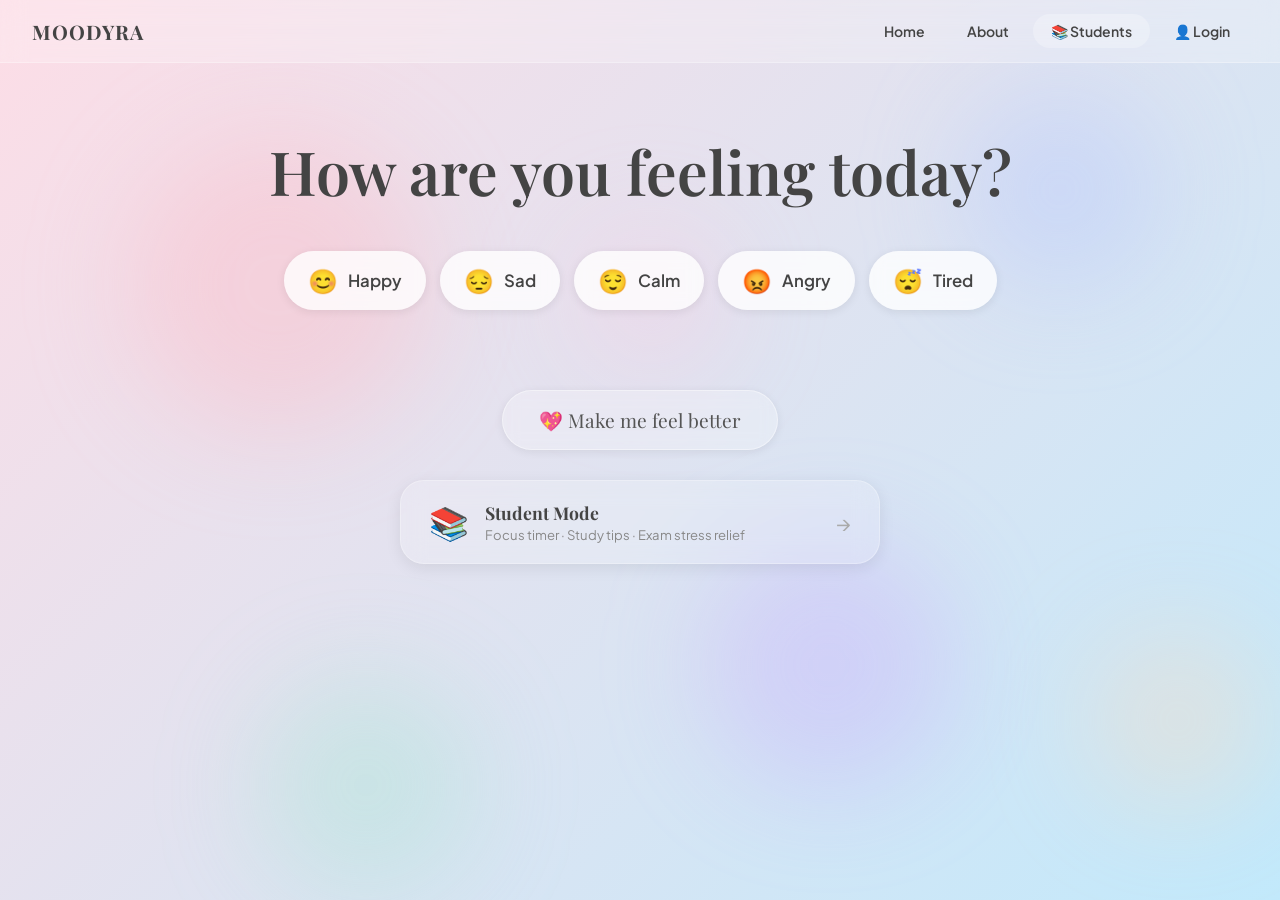
==== index.html @ da66942c "Add files via upload" ====
<!DOCTYPE html>
<html lang="en">
<head>
  <meta charset="UTF-8" />
  <meta name="viewport" content="width=device-width, initial-scale=1.0" />
  <title>Moodyra — Feel Your Mood</title>
  <link rel="stylesheet" href="style.css" />
</head>

<body>

<!-- ============================================================
     NAVIGATION BAR — fixed at the top of every page
     ============================================================ -->
<nav>
  <div class="nav-logo" onclick="showPage('home')">
    <img src="logo.png" alt="Moodyra logo" onerror="this.style.display='none'" />
    <span>MOODYRA</span>
  </div>
  <div class="nav-links">
    <button onclick="showPage('home')">Home</button>
    <button onclick="showPage('about')">About</button>
    <button class="btn-student" onclick="showPage('student')">📚 Students</button>

    <!-- Login button — hidden when user is logged in -->
    <button id="nav-login-btn" class="nav-login-btn" onclick="openAuthModal()">👤 Login</button>

    <!-- User avatar + dropdown — hidden when logged out -->
    <div id="nav-user-wrap" class="nav-user-wrap" style="display:none;">
      <button class="nav-user-btn" onclick="toggleUserMenu()">
        <span id="nav-user-initial" class="nav-user-initial">U</span>
        <span id="nav-user-name"    class="nav-user-name">User</span>
      </button>
      <!-- Dropdown with name, username, logout -->
      <div id="user-dropdown" class="user-dropdown" style="display:none;">
        <div id="dd-name"     class="dd-name"></div>
        <div id="dd-username" class="dd-username"></div>
        <button class="dd-logout" onclick="authLogout()">🚪 Log Out</button>
      </div>
    </div>
  </div>
</nav>

<!-- ============================================================
     AUTH MODAL — Login / Sign Up
     Clicking the dark overlay closes the modal.
     ============================================================ -->
<div id="auth-overlay" class="auth-overlay" style="display:none;" onclick="closeAuthModal()">
  <div class="auth-modal" onclick="event.stopPropagation()">

    <!-- Close button -->
    <button class="auth-close" onclick="closeAuthModal()">✕</button>

    <!-- Icon + title change between login and signup modes -->
    <div id="auth-icon"     class="auth-icon">👋</div>
    <h2  id="auth-title"    class="auth-modal-title">Welcome back!</h2>
    <p   id="auth-subtitle" class="auth-modal-sub">Log in to track your mood journey</p>

    <!-- Name field — only visible in signup mode -->
    <div id="auth-name-wrap" style="display:none;">
      <input id="auth-name" type="text" class="auth-input"
             placeholder="Your name (e.g. Sara)" />
    </div>

    <input id="auth-username" type="text"     class="auth-input" placeholder="Username"                      autocomplete="username" />
    <input id="auth-password" type="password" class="auth-input" placeholder="Password (min. 6 characters)" autocomplete="current-password" />

    <!-- Error message — shown when login/signup fails -->
    <p id="auth-error" class="auth-error" style="display:none;"></p>

    <!-- Submit button -->
    <button class="timer-btn auth-submit-btn" onclick="handleAuthSubmit()">
      <span id="auth-submit-text">Log In 🚀</span>
    </button>

    <!-- Switch between Login ↔ Sign Up -->
    <p class="auth-switch-row">
      <span id="auth-switch-label">Don't have an account?</span>
      <button id="auth-switch-btn" class="auth-switch-btn" onclick="switchAuthMode()">Sign up</button>
    </p>

  </div>
</div>


<!-- ============================================================
     HOME PAGE
     ============================================================ -->
<div id="page-home" class="page bg-home">
  <div class="orbs-container">
    <div class="orb orb-1"></div>
    <div class="orb orb-2"></div>
    <div class="orb orb-3"></div>
    <div class="orb orb-4"></div>
    <div class="orb orb-5"></div>
    <div class="orb orb-6"></div>
  </div>

  <div class="page-content">
    <div class="home-hero">
      <h1>How are you feeling today?</h1>
      <div class="mood-pills">
        <button class="mood-pill" onclick="openMood('happy')"><span class="mood-icon">😊</span> Happy</button>
        <button class="mood-pill" onclick="openMood('sad')"><span class="mood-icon">😔</span> Sad</button>
        <button class="mood-pill" onclick="openMood('calm')"><span class="mood-icon">😌</span> Calm</button>
        <button class="mood-pill" onclick="openMood('angry')"><span class="mood-icon">😡</span> Angry</button>
        <button class="mood-pill" onclick="openMood('tired')"><span class="mood-icon">😴</span> Tired</button>
      </div>
    </div>

    <!-- Mood history — filled by JavaScript, hidden until user visits a mood -->
    <div id="history-widget" class="history-widget glass" style="display:none;"></div>

    <button class="comfort-btn-main" onclick="toggleComfort()">💖 Make me feel better</button>
    <div id="comfort-panel" class="comfort-panel">
      <div class="comfort-panel-inner glass">
        <p>Choose something to feel better:</p>
        <div class="comfort-grid">
          <div class="comfort-item">✨ You are stronger than you think</div>
          <div class="comfort-item">🎧 Listen to your favorite song</div>
          <div class="comfort-item">🌿 Take a deep breath</div>
          <div class="comfort-item">🍫 Eat something you love</div>
          <div class="comfort-item">📞 Talk to someone you trust</div>
          <div class="comfort-item">💖 This feeling will pass</div>
        </div>
      </div>
    </div>

    <div class="student-card glass" onclick="showPage('student')">
      <span class="s-icon">📚</span>
      <div class="s-text">
        <div class="s-title">Student Mode</div>
        <div class="s-sub">Focus timer · Study tips · Exam stress relief</div>
      </div>
      <span class="s-arrow">→</span>
    </div>
  </div>
</div>


<!-- ============================================================
     HAPPY MOOD PAGE
     ============================================================ -->
<div id="page-happy" class="page bg-happy">
  <div class="page-content">
    <div class="mood-header">
      <h1 style="background:linear-gradient(to right,#ff758c,#ff7eb3);-webkit-background-clip:text;-webkit-text-fill-color:transparent;background-clip:text;">Keep shining ✨</h1>
      <p class="subtitle" style="color:#d35400;">Do something you love today 💛</p>
      <button class="back-btn" style="background:rgba(255,255,255,0.5);color:#555;border-color:rgba(255,255,255,0.6);" onclick="showPage('home')">⬅ Back</button>
    </div>
    <div class="two-col mb-24">
      <div class="glass card">
        <h3 class="quotes-title" style="color:#e67e22;"></h3>
        <ul class="quotes-list"></ul>
      </div>
      <div class="glass card">
        <h3 class="journal-title" style="color:#e67e22;"></h3>
        <textarea class="journal-area light"></textarea>
        <div class="save-row">
          <button class="save-btn" style="background:linear-gradient(to right,#ff758c,#ff7eb3);color:#fff;"></button>
          <span class="saved-msg" style="color:#e67e22;"></span>
        </div>
        <div class="saved-entries"></div>
      </div>
    </div>
    <div class="two-col mb-24">
      <div class="memories-section glass card" style="display:none;">
        <h3 class="memories-title" style="color:#e67e22;"></h3>
        <div class="saved-entries"></div>
      </div>
      <div class="glass card">
        <h3 class="tips-title" style="color:#e67e22;"></h3>
        <ul class="tips-list"></ul>
      </div>
    </div>
    <div class="glass music-section mb-24">
      <h3 style="color:#e67e22;">🎵 Music for your mood</h3>
      <div class="music-grid"></div>
    </div>
  </div>
</div>


<!-- ============================================================
     SAD MOOD PAGE
     ============================================================ -->
<div id="page-sad" class="page bg-sad">
  <div class="page-content">
    <div class="mood-header">
      <h1>It's okay to feel sad 💙</h1>
      <p class="subtitle">You don't have to be strong all the time 🫂</p>
      <button class="back-btn" onclick="showPage('home')">⬅ Back</button>
    </div>
    <div class="two-col mb-24">
      <div class="glass-dark card"><h3 class="quotes-title" style="color:#bde0fe;"></h3><ul class="quotes-list"></ul></div>
      <div class="glass-dark card">
        <h3 class="journal-title" style="color:#bde0fe;"></h3>
        <textarea class="journal-area"></textarea>
        <div class="save-row"><button class="save-btn" style="background:#3b82f6;color:#fff;"></button><span class="saved-msg" style="color:#bde0fe;"></span></div>
        <div class="saved-entries"></div>
      </div>
    </div>
    <div class="two-col mb-24">
      <div class="memories-section glass-dark card" style="display:none;"><h3 class="memories-title" style="color:#bde0fe;"></h3><div class="saved-entries"></div></div>
      <div class="glass-dark card"><h3 class="tips-title" style="color:#bde0fe;"></h3><ul class="tips-list"></ul></div>
    </div>
    <div class="glass-dark music-section mb-24"><h3>🎵 Music for your mood</h3><div class="music-grid"></div></div>
  </div>
</div>


<!-- ============================================================
     CALM MOOD PAGE
     ============================================================ -->
<div id="page-calm" class="page bg-calm">
  <div class="page-content">
    <div class="mood-header">
      <h1>Relax &amp; Breathe 🌿</h1>
      <p class="subtitle">Take a moment for yourself 💙</p>
      <button class="back-btn" onclick="showPage('home')">⬅ Back</button>
    </div>
    <div class="two-col mb-24">
      <div class="glass-dark card"><h3 class="quotes-title" style="color:#e0f7fa;"></h3><ul class="quotes-list"></ul></div>
      <div class="glass-dark card">
        <h3 class="journal-title" style="color:#e0f7fa;"></h3>
        <textarea class="journal-area"></textarea>
        <div class="save-row"><button class="save-btn" style="background:#1d3557;color:#fff;"></button><span class="saved-msg" style="color:#e0f7fa;"></span></div>
        <div class="saved-entries"></div>
      </div>
    </div>
    <div class="two-col mb-24">
      <div class="memories-section glass-dark card" style="display:none;"><h3 class="memories-title" style="color:#e0f7fa;"></h3><div class="saved-entries"></div></div>
      <div class="glass-dark card"><h3 class="tips-title" style="color:#e0f7fa;"></h3><ul class="tips-list"></ul></div>
    </div>
    <div class="glass-dark music-section mb-24"><h3>🎵 Music for your mood</h3><div class="music-grid"></div></div>
  </div>
</div>


<!-- ============================================================
     ANGRY MOOD PAGE
     ============================================================ -->
<div id="page-angry" class="page bg-angry">
  <div class="page-content">
    <div class="mood-header">
      <h1>Let it out 😤</h1>
      <p class="subtitle">Your feelings are valid ❤️‍🔥</p>
      <button class="back-btn" onclick="showPage('home')">⬅ Back</button>
    </div>
    <div class="two-col mb-24">
      <div class="glass-dark card"><h3 class="quotes-title" style="color:#fca5a5;"></h3><ul class="quotes-list"></ul></div>
      <div class="glass-dark card">
        <h3 class="journal-title" style="color:#fca5a5;"></h3>
        <textarea class="journal-area"></textarea>
        <div class="save-row"><button class="save-btn" style="background:#ef4444;color:#fff;"></button><span class="saved-msg" style="color:#fca5a5;"></span></div>
        <div class="saved-entries"></div>
      </div>
    </div>
    <div class="two-col mb-24">
      <div class="memories-section glass-dark card" style="display:none;"><h3 class="memories-title" style="color:#fca5a5;"></h3><div class="saved-entries"></div></div>
      <div class="glass-dark card"><h3 class="tips-title" style="color:#fca5a5;"></h3><ul class="tips-list"></ul></div>
    </div>
    <div class="glass-dark music-section mb-24"><h3>🎵 Music for your mood</h3><div class="music-grid"></div></div>
  </div>
</div>


<!-- ============================================================
     TIRED MOOD PAGE
     ============================================================ -->
<div id="page-tired" class="page bg-tired">
  <div class="page-content">
    <div class="mood-header">
      <h1>Rest a little 😴</h1>
      <p class="subtitle">You've done enough for today 💙</p>
      <button class="back-btn" onclick="showPage('home')">⬅ Back</button>
    </div>
    <div class="two-col mb-24">
      <div class="glass-dark card"><h3 class="quotes-title" style="color:#e2e8f0;"></h3><ul class="quotes-list"></ul></div>
      <div class="glass-dark card">
        <h3 class="journal-title" style="color:#e2e8f0;"></h3>
        <textarea class="journal-area"></textarea>
        <div class="save-row"><button class="save-btn" style="background:#34495e;color:#fff;"></button><span class="saved-msg" style="color:#e2e8f0;"></span></div>
        <div class="saved-entries"></div>
      </div>
    </div>
    <div class="two-col mb-24">
      <div class="memories-section glass-dark card" style="display:none;"><h3 class="memories-title" style="color:#e2e8f0;"></h3><div class="saved-entries"></div></div>
      <div class="glass-dark card"><h3 class="tips-title" style="color:#e2e8f0;"></h3><ul class="tips-list"></ul></div>
    </div>
    <div class="glass-dark music-section mb-24"><h3>🎵 Music for your mood</h3><div class="music-grid"></div></div>
  </div>
</div>


<!-- ============================================================
     STUDENT PAGE
     ============================================================ -->
<div id="page-student" class="page bg-student">
  <div class="page-content">

    <div class="student-header">
      <h1>Student Mode 📚</h1>
      <p>Your study companion — tools and tips to study smarter 🎓</p>
      <br/>
      <button class="back-btn" onclick="showPage('home')">⬅ Back to Home</button>
    </div>

    <!-- ── STUDY TIPS BY MOOD ──────────────────────────── -->
    <div class="glass-dark card mb-24">
      <h3 class="section-title">📖 Study Tips Based on Your Mood</h3>
      <p style="text-align:center;color:rgba(255,255,255,0.6);font-size:0.85rem;margin-bottom:16px;">
        How are you feeling right now? Pick your mood for personalized study advice.
      </p>
      <div class="mood-selector">
        <button class="mood-sel-btn" data-mood="happy" onclick="selectStudyMood('happy')">😊 Happy</button>
        <button class="mood-sel-btn" data-mood="sad"   onclick="selectStudyMood('sad')">😔 Sad</button>
        <button class="mood-sel-btn" data-mood="calm"  onclick="selectStudyMood('calm')">😌 Calm</button>
        <button class="mood-sel-btn" data-mood="angry" onclick="selectStudyMood('angry')">😡 Angry</button>
        <button class="mood-sel-btn" data-mood="tired" onclick="selectStudyMood('tired')">😴 Tired</button>
      </div>
      <div id="study-tips-result" class="tips-result"></div>
    </div>

    <!-- ── FOCUS TIMER (full width) ───────────────────── -->
    <!--
      This is the upgraded Focus Timer — it replaces the old Pomodoro.
      It has 5 phases:
        idle       → user picks 25 or 45 min, clicks Start
        focusing   → timer counts down
        focus-done → session ended: motivational message + save achievement
        breaking   → break countdown (5 or 10 min)
        break-done → break over: "Break finished. Ready to focus again?"
    -->
    <div class="glass-dark card mb-24 focus-timer-wrap" id="focus-timer-card">

      <!-- Confetti particles are injected here by JavaScript -->
      <div id="focus-confetti" class="focus-confetti"></div>

      <h3 class="section-title">🎯 Focus Timer</h3>

      <!-- DURATION PICKER — shown only when idle -->
      <div id="focus-duration-row" class="focus-btn-row">
        <button onclick="setFocusDuration(25)" id="fd-25" class="duration-btn active">⏱ 25 min</button>
        <button onclick="setFocusDuration(45)" id="fd-45" class="duration-btn">⏳ 45 min</button>
      </div>

      <!-- BREAK BANNER — shown only during break -->
      <div id="break-banner" class="break-banner" style="display:none;">
        ☕ Break Time — <span id="break-duration-label">5</span> minutes
      </div>

      <!-- TIMER DISPLAY — the big countdown number -->
      <div id="focus-display" class="focus-timer-display">25:00</div>
      <p id="focus-sublabel" class="timer-sublabel">25-minute session</p>

      <!-- CONTROL BUTTONS — change depending on current phase -->
      <div class="timer-btns">
        <button id="focus-main-btn"  class="timer-btn"           onclick="focusMainAction()">▶ Start Focus</button>
        <button id="focus-reset-btn" class="timer-btn secondary" onclick="resetFocusTimer()" style="display:none;">↺ Reset</button>
      </div>

      <!-- SESSION COUNTER — shows 🌟 for each completed session -->
      <div id="focus-sessions" class="sessions-row"></div>

      <!-- POST-FOCUS PANEL — appears after session ends -->
      <div id="focus-done-panel" style="display:none;">

        <!-- Motivational message (randomly picked from 9 messages) -->
        <div id="focus-message-box" class="focus-message-box"></div>

        <!-- Achievement input -->
        <div class="achievement-section">
          <h4>✍️ What did you achieve?</h4>
          <p class="achievement-hint">Write anything — even small wins count! 🌱</p>
          <textarea id="achievement-input" class="focus-textarea" rows="3"
            placeholder="e.g. Finished chapter 3, solved 10 math problems..."></textarea>

          <!-- Save button + confirmation message -->
          <div class="achievement-save-row">
            <button class="timer-btn" onclick="saveAchievement()">💾 Save Achievement</button>
            <span id="saved-flash" style="display:none;color:#86efac;font-weight:600;font-size:0.88rem;">✅ Saved! Starting break…</span>
          </div>

          <!-- Break duration picker -->
          <div class="break-pick-row">
            <span class="break-pick-label">Break length:</span>
            <button onclick="setBreakDuration(5)"  id="bd-5"  class="break-pick-btn active">☕ 5 min</button>
            <button onclick="setBreakDuration(10)" id="bd-10" class="break-pick-btn">🛋️ 10 min</button>
          </div>

          <!-- Skip saving and go straight to break -->
          <button onclick="startBreakTimer()" class="skip-link">Skip → start break now</button>
        </div>
      </div>

      <!-- BREAK-DONE PANEL — appears after break ends -->
      <div id="break-done-panel" style="display:none;" class="break-done-panel">
        <div style="font-size:2.5rem;margin-bottom:8px;">🌟</div>
        <p class="break-done-title">Break finished. Ready to focus again?</p>
        <p class="break-done-sub">You've rested — now let's keep the momentum going!</p>
        <button class="timer-btn" onclick="startNewSession()">🎯 Start New Session</button>
      </div>

      <!-- ACHIEVEMENTS LIST — persists in localStorage -->
      <div id="achievements-section" style="display:none;" class="achievements-section">
        <div class="achievements-header">
          <span id="achievements-title">🏅 Your Achievements</span>
          <button onclick="clearAchievements()" class="clear-achievements-btn">Clear all</button>
        </div>
        <div id="achievements-list" class="achievements-list"></div>
      </div>

    </div><!-- end focus-timer-card -->

    <!-- ── BREATHING EXERCISE ──────────────────────────── -->
    <div class="glass-dark card mb-24">
      <div class="breath-wrap">
        <h3 class="section-title" style="margin-bottom:4px;">🫁 Breathing Exercise</h3>
        <p style="color:rgba(255,255,255,0.6);font-size:0.8rem;text-align:center;">
          4-7-8 breathing technique to reduce exam anxiety
        </p>
        <div id="breath-circle" class="breath-circle">🌬️</div>
        <p id="breath-label"       class="breath-label">Press Start</p>
        <p id="breath-instruction" class="breath-instruction">4-7-8 breathing to reduce anxiety</p>
        <p id="breath-count"       class="breath-count"></p>
        <button id="breath-btn" class="timer-btn" onclick="toggleBreathing()">▶ Start Breathing</button>
      </div>
    </div>

    <!-- ── EXAM STRESS RELIEF TIPS ─────────────────────── -->
    <h2 class="section-title mb-20">💡 Exam Stress Relief Tips</h2>
    <div class="exam-grid mb-24">
      <div class="exam-card"><div class="e-icon">📖</div><h4>Review, don't re-read</h4><p>Close your book and try to recall key points first. Only look when you're stuck.</p></div>
      <div class="exam-card"><div class="e-icon">🧩</div><h4>Practice past papers</h4><p>Past exam questions are the best predictor of what's coming. Time yourself.</p></div>
      <div class="exam-card"><div class="e-icon">🗣️</div><h4>Teach it out loud</h4><p>Explain the topic as if teaching a friend. If you can teach it, you know it.</p></div>
      <div class="exam-card"><div class="e-icon">💤</div><h4>Sleep before the exam</h4><p>Memory consolidates during sleep. A rested brain outperforms an all-nighter.</p></div>
      <div class="exam-card"><div class="e-icon">🥤</div><h4>Stay hydrated</h4><p>Dehydration reduces focus by up to 20%. Keep a water bottle at your desk.</p></div>
      <div class="exam-card"><div class="e-icon">✅</div><h4>Done is better than perfect</h4><p>Attempt every question. A partial answer is always better than a blank.</p></div>
    </div>

    <!-- ── MOTIVATIONAL AFFIRMATIONS ──────────────────── -->
    <div class="glass-dark card mb-24">
      <h3 class="section-title">🌟 You've Got This</h3>
      <div class="affirmations-grid">
        <div class="affirmation">I am prepared and capable 💪</div>
        <div class="affirmation">Every study session counts ✅</div>
        <div class="affirmation">Mistakes help me learn faster 🧠</div>
        <div class="affirmation">I deserve rest and success 🌙</div>
        <div class="affirmation">One step at a time is enough 🚶</div>
        <div class="affirmation">My effort will pay off 🌱</div>
      </div>
    </div>

    <!-- ── CHATGPT SHORTCUTS ───────────────────────────── -->
    <div class="glass-dark card mb-24 text-center">
      <h3 class="section-title">🤖 Ask ChatGPT</h3>
      <p style="color:rgba(255,255,255,0.65);font-size:0.88rem;margin-bottom:18px;">
        عندك سؤال؟ تبي تلخص موضوع؟ افتح ChatGPT مباشرة
      </p>
      <div class="chatgpt-grid">
        <a class="chatgpt-card" href="https://chat.openai.com/?q=%D8%A7%D8%B4%D8%B1%D8%AD%20%D9%84%D9%8A%20%D9%87%D8%B0%D8%A7%20%D8%A7%D9%84%D9%85%D9%88%D8%B6%D9%88%D8%B9%20%D8%A8%D8%B4%D9%83%D9%84%20%D8%A8%D8%B3%D9%8A%D8%B7%3A%20" target="_blank"><span class="cg-emoji">💡</span><span>اشرح لي هذا الموضوع</span></a>
        <a class="chatgpt-card" href="https://chat.openai.com/?q=%D9%84%D8%AE%D8%B5%20%D9%87%D8%B0%D8%A7%20%D8%A7%D9%84%D9%86%D8%B5%20%D8%A8%D9%86%D9%82%D8%A7%D8%B7%20%D9%88%D8%A7%D8%B6%D8%AD%D8%A9%3A%20" target="_blank"><span class="cg-emoji">📝</span><span>لخص هذا النص</span></a>
        <a class="chatgpt-card" href="https://chat.openai.com/?q=%D8%A7%D8%B9%D8%B7%D9%86%D9%8A%205%20%D8%A3%D8%B3%D8%A6%D9%84%D8%A9%20%D9%85%D8%B1%D8%A7%D8%AC%D8%B9%D8%A9%20%D8%B9%D9%86%20%D9%85%D9%88%D8%B6%D9%88%D8%B9%3A%20" target="_blank"><span class="cg-emoji">❓</span><span>اعطني أسئلة مراجعة</span></a>
      </div>
      <a class="open-chatgpt" href="https://chat.openai.com" target="_blank">🤖 فتح ChatGPT ↗</a>
    </div>

  </div>
</div>


<!-- ============================================================
     ABOUT PAGE
     ============================================================ -->
<div id="page-about" class="page bg-home">
  <div class="orbs-container">
    <div class="orb orb-1"></div>
    <div class="orb orb-2"></div>
    <div class="orb orb-3"></div>
  </div>
  <div class="page-content">
    <div class="about-wrap">
      <h1>About Moodyra 🌈</h1>
      <p class="about-subtitle">A mood-based wellness website for students</p>
      <div class="about-cards">
        <div class="glass about-card"><div class="ac-icon">🎯</div><h3>Our Goal</h3><p>Help students recognize and manage their emotions through personalized content, music, and study tools.</p></div>
        <div class="glass about-card"><div class="ac-icon">🌈</div><h3>5 Moods</h3><p>Each mood — Happy, Sad, Calm, Angry, Tired — has its own page with matching colors, quotes, and music.</p></div>
        <div class="glass about-card"><div class="ac-icon">📚</div><h3>Student Tools</h3><p>Focus timer, breathing exercises, study tips by mood, and quick access to ChatGPT for study help.</p></div>
        <div class="glass about-card"><div class="ac-icon">🔒</div><h3>Privacy First</h3><p>Everything is saved in your browser only. No account needed, no data sent to any server.</p></div>
      </div>

      <!-- Team section -->
      <div class="about-team">
        <h2 class="about-team-title">👩‍💻 Meet the Team</h2>
        <p class="about-team-sub">Made with ❤️ for a university wellness project</p>
        <div class="about-team-members">
          <div class="team-member">
            <div class="team-avatar">N</div>
            <p class="team-name">Noran Hussien</p>
          </div>
          <div class="team-member">
            <div class="team-avatar">F</div>
            <p class="team-name">Fatima Essa</p>
          </div>
        </div>
      </div>

      <button class="back-btn" style="margin-top:30px;" onclick="showPage('home')">⬅ Back to Home</button>
    </div>
  </div>
</div>


<script src="script.js"></script>
</body>
</html>
---- style.css ----
/* ============================================================
   MOODYRA — style.css
   This file controls EVERYTHING visual:
   colors, fonts, sizes, spacing, layout, and animations.

   TABLE OF CONTENTS
   ─────────────────
   1.  Google Fonts import
   2.  Reset & base styles
   3.  Page system (show / hide)
   4.  Background gradients (one per mood)
   5.  Glass card effect
   6.  Floating background orbs (animated blobs)
   7.  Navigation bar
   8.  Content wrapper
   9.  Home page
   10. Mood pages layout (quotes, journal, music)
   11. Music cards
   12. Student page
   13. About page
   14. Helper spacing utilities
   ============================================================ */


/* ── 1. GOOGLE FONTS ──────────────────────────────────────── */
/*
   We load two fonts from Google:
   • Playfair Display — elegant serif, used for headings
   • Plus Jakarta Sans — clean modern, used for body text
*/
@import url('https://fonts.googleapis.com/css2?family=Playfair+Display:wght@400;700;900&family=Plus+Jakarta+Sans:wght@400;500;600;700&display=swap');


/* ── 2. RESET & BASE STYLES ──────────────────────────────── */
/*
   Browsers add default margin and padding to elements.
   We remove all of that so our design looks the same everywhere.
*/
* {
  margin: 0;
  padding: 0;
  box-sizing: border-box; /* padding is included inside element width */
}

/* Apply the body font and prevent horizontal scrolling */
body {
  font-family: 'Plus Jakarta Sans', sans-serif;
  min-height: 100vh;
  overflow-x: hidden;
}

/* All heading tags use the serif (decorative) font */
h1, h2, h3, h4 {
  font-family: 'Playfair Display', serif;
}


/* ── 3. PAGE SYSTEM ──────────────────────────────────────── */
/*
   All pages are hidden by default using display:none.
   When JavaScript adds the class "active" to a page,
   it becomes visible. Only one page is active at a time.
*/
.page {
  display: none;           /* hidden by default */
  min-height: 100vh;       /* at least full screen height */
  padding: 90px 20px 60px; /* 90px top = space below the fixed navbar */
  transition: background 0.8s ease;
}

/* The active page is shown */
.page.active {
  display: block;
}


/* ── 4. BACKGROUND GRADIENTS ─────────────────────────────── */

/* Home & About pages — slow animated pastel gradient */
.bg-home {
  background: linear-gradient(-45deg, #fddde6, #e0c3fc, #c2e9fb, #fddde6);
  background-size: 300% 300%;
  animation: gradientShift 12s ease infinite;
}

/* The gradient slowly moves its colors (creates a living effect) */
@keyframes gradientShift {
  0%   { background-position: 0% 50%; }
  50%  { background-position: 100% 50%; }
  100% { background-position: 0% 50%; }
}

/* Fixed gradients for each mood page */
.bg-happy   { background: linear-gradient(135deg, #ffecd2 0%, #fcb69f 100%); }
.bg-sad     { background: linear-gradient(to bottom, #1e3c72 0%, #2a5298 100%); }
.bg-calm    { background: linear-gradient(to bottom, #a8dadc 0%, #457b9d 100%); }
.bg-angry   { background: linear-gradient(to bottom, #2b0000 0%, #8b0000 100%); }
.bg-tired   { background: linear-gradient(to bottom, #2c3e50 0%, #4ca1af 100%); }
.bg-student { background: linear-gradient(135deg, #1a1a2e 0%, #16213e 50%, #0f3460 100%); }


/* ── 5. GLASS CARD EFFECT ────────────────────────────────── */
/*
   The "frosted glass" look is created by:
   • A semi-transparent white background (rgba)
   • backdrop-filter: blur — blurs whatever is behind the card
   • A faint white border for the glass edge
*/

/* Light glass — used on light backgrounds (home, about, happy) */
.glass {
  background: rgba(255, 255, 255, 0.18);
  backdrop-filter: blur(12px);
  -webkit-backdrop-filter: blur(12px); /* Safari support */
  border: 1px solid rgba(255, 255, 255, 0.28);
  border-radius: 24px;
}

/* Dark glass — used on dark backgrounds (sad, calm, angry, tired, student) */
.glass-dark {
  background: rgba(255, 255, 255, 0.10);
  backdrop-filter: blur(12px);
  -webkit-backdrop-filter: blur(12px);
  border: 1px solid rgba(255, 255, 255, 0.15);
  border-radius: 24px;
}


/* ── 6. FLOATING ORBS ────────────────────────────────────── */
/*
   The colored blobs that float around in the background.
   They use position:fixed so they stay in place while scrolling.
   pointer-events:none means they don't block any clicks.
*/
.orbs-container {
  position: fixed;
  inset: 0; /* shorthand for top:0, right:0, bottom:0, left:0 */
  overflow: hidden;
  z-index: 0;           /* behind all content */
  pointer-events: none; /* clicks pass through */
}

/* Every orb is a blurred circle */
.orb {
  position: absolute;
  border-radius: 50%;
  filter: blur(50px);
  animation: orbFloat linear infinite;
}

/* The floating animation — moves the orb gently in different directions */
@keyframes orbFloat {
  0%   { transform: translate(0, 0) scale(1); }
  25%  { transform: translate(30px, -25px) scale(1.08); }
  50%  { transform: translate(-20px, 20px) scale(0.94); }
  75%  { transform: translate(15px, -10px) scale(1.04); }
  100% { transform: translate(0, 0) scale(1); }
}

/* Individual orb: size, position, color, speed */
.orb-1 { width:300px; height:300px; left:10%; top:15%; background:rgba(255,182,193,0.35); animation-duration:18s; }
.orb-2 { width:200px; height:200px; left:75%; top:10%; background:rgba(176,196,255,0.35); animation-duration:22s; animation-delay:3s; }
.orb-3 { width:250px; height:250px; left:55%; top:60%; background:rgba(200,162,255,0.30); animation-duration:20s; animation-delay:6s; }
.orb-4 { width:180px; height:180px; left:85%; top:70%; background:rgba(255,218,185,0.35); animation-duration:25s; animation-delay:2s; }
.orb-5 { width:220px; height:220px; left:20%; top:75%; background:rgba(152,230,200,0.28); animation-duration:19s; animation-delay:8s; }
.orb-6 { width:150px; height:150px; left:45%; top:25%; background:rgba(255,200,220,0.30); animation-duration:16s; animation-delay:4s; }


/* ── 7. NAVIGATION BAR ───────────────────────────────────── */
nav {
  position: fixed;     /* always at the top even when scrolling */
  top: 0;
  left: 0;
  right: 0;
  z-index: 999;        /* on top of everything */
  background: rgba(255, 255, 255, 0.22);
  backdrop-filter: blur(12px);
  -webkit-backdrop-filter: blur(12px);
  border-bottom: 1px solid rgba(255, 255, 255, 0.3);
  padding: 14px 32px;
  display: flex;
  justify-content: space-between; /* logo left, links right */
  align-items: center;
}

/* Logo area: image + "MOODYRA" text */
.nav-logo {
  display: flex;
  align-items: center;
  gap: 10px;
  cursor: pointer;
}

.nav-logo img {
  height: 40px;
  width: auto;
}

.nav-logo span {
  font-family: 'Playfair Display', serif;
  font-size: 20px;
  font-weight: 700;
  color: #444;
  letter-spacing: 1px;
}

/* Right-side navigation links container */
.nav-links {
  display: flex;
  gap: 6px;
  align-items: center;
}

/* Each nav button (Home, About) */
.nav-links button {
  padding: 8px 18px;
  border: none;
  border-radius: 50px;
  background: transparent;
  font-family: 'Plus Jakarta Sans', sans-serif;
  font-size: 14px;
  font-weight: 600;
  color: #444;
  cursor: pointer;
  transition: background 0.2s;
}

.nav-links button:hover {
  background: rgba(255, 255, 255, 0.45);
}

/* The Students button has a slight background to stand out */
.nav-links .btn-student {
  background: rgba(255, 255, 255, 0.25);
  display: flex;
  align-items: center;
  gap: 5px;
}

.nav-links .btn-student:hover {
  background: rgba(255, 255, 255, 0.5);
}

/* ── AUTH NAV ELEMENTS ───────────────────────────────────── */

/* 👤 Login button in the nav */
.nav-login-btn {
  padding: 8px 18px;
  border: none;
  border-radius: 50px;
  background: rgba(255,255,255,0.25);
  font-family: 'Plus Jakarta Sans', sans-serif;
  font-size: 14px;
  font-weight: 600;
  color: #444;
  cursor: pointer;
  transition: background 0.2s;
  display: flex;
  align-items: center;
  gap: 5px;
}

.nav-login-btn:hover { background: rgba(255,255,255,0.5); }

/* Wrapper for the user avatar button + dropdown */
.nav-user-wrap { position: relative; }

/* The user avatar button (shows initial + name) */
.nav-user-btn {
  display: flex;
  align-items: center;
  gap: 8px;
  padding: 6px 14px 6px 6px;
  border: none;
  border-radius: 50px;
  background: rgba(255,255,255,0.25);
  cursor: pointer;
  transition: background 0.2s;
  font-family: 'Plus Jakarta Sans', sans-serif;
  font-size: 14px;
  font-weight: 600;
  color: #444;
}

.nav-user-btn:hover { background: rgba(255,255,255,0.45); }

/* Coloured circle showing the first letter of the user's name */
.nav-user-initial {
  width: 30px;
  height: 30px;
  border-radius: 50%;
  background: linear-gradient(135deg, #f472b6, #a855f7);
  color: #fff;
  font-size: 13px;
  font-weight: 700;
  display: flex;
  align-items: center;
  justify-content: center;
}

/* Dropdown card */
.user-dropdown {
  position: absolute;
  top: 46px;
  right: 0;
  min-width: 170px;
  border-radius: 18px;
  overflow: hidden;
  box-shadow: 0 8px 32px rgba(0,0,0,0.25);
  background: rgba(20,20,40,0.95);
  border: 1px solid rgba(255,255,255,0.12);
  z-index: 300;
}

.dd-name {
  padding: 12px 16px 2px;
  color: #fff;
  font-weight: 700;
  font-size: 0.88rem;
}

.dd-username {
  padding: 0 16px 10px;
  color: rgba(255,255,255,0.45);
  font-size: 0.78rem;
  border-bottom: 1px solid rgba(255,255,255,0.1);
}

.dd-logout {
  display: block;
  width: 100%;
  padding: 12px 16px;
  background: none;
  border: none;
  text-align: left;
  color: #fca5a5;
  font-family: 'Plus Jakarta Sans', sans-serif;
  font-weight: 600;
  font-size: 0.85rem;
  cursor: pointer;
  transition: background 0.2s;
}

.dd-logout:hover { background: rgba(239,68,68,0.15); }

/* ── AUTH MODAL ──────────────────────────────────────────── */

/* Dark blurred overlay behind the modal */
.auth-overlay {
  position: fixed;
  inset: 0;
  z-index: 200;
  background: rgba(0,0,0,0.55);
  backdrop-filter: blur(6px);
  display: flex;
  align-items: center;
  justify-content: center;
  padding: 20px;
}

/* The modal card itself */
.auth-modal {
  position: relative;
  width: 100%;
  max-width: 420px;
  border-radius: 28px;
  padding: 36px 32px 28px;
  background: linear-gradient(135deg, #1a1a2e 0%, #16213e 80%);
  border: 1px solid rgba(255,255,255,0.14);
  box-shadow: 0 24px 60px rgba(0,0,0,0.4);
  display: flex;
  flex-direction: column;
  gap: 14px;
  box-sizing: border-box;
}

/* ✕ close button */
.auth-close {
  position: absolute;
  top: 14px;
  right: 18px;
  background: none;
  border: none;
  color: rgba(255,255,255,0.4);
  font-size: 1.2rem;
  cursor: pointer;
  transition: color 0.2s;
}

.auth-close:hover { color: rgba(255,255,255,0.8); }

/* Big emoji at the top */
.auth-icon {
  text-align: center;
  font-size: 2.8rem;
}

/* Modal heading */
.auth-modal-title {
  font-family: 'Playfair Display', serif;
  font-size: 1.6rem;
  font-weight: 700;
  color: #fff;
  text-align: center;
  margin: 0;
}

/* Subtitle below heading */
.auth-modal-sub {
  color: rgba(255,255,255,0.55);
  font-size: 0.85rem;
  text-align: center;
  margin: -6px 0 0;
}

/* All text inputs in the modal */
.auth-input {
  width: 100%;
  padding: 13px 16px;
  border-radius: 18px;
  background: rgba(255,255,255,0.12);
  border: 1px solid rgba(255,255,255,0.18);
  color: #fff;
  font-family: 'Plus Jakarta Sans', sans-serif;
  font-size: 0.9rem;
  font-weight: 500;
  box-sizing: border-box;
  transition: border-color 0.2s;
}

.auth-input::placeholder { color: rgba(255,255,255,0.38); }
.auth-input:focus { outline: none; border-color: rgba(255,255,255,0.5); }

/* Red error message */
.auth-error {
  background: rgba(239,68,68,0.18);
  color: #fca5a5;
  border-radius: 14px;
  padding: 10px 14px;
  font-size: 0.83rem;
  text-align: center;
  margin: 0;
}

/* Submit button — reuses .timer-btn but stretched full-width */
.auth-submit-btn {
  width: 100%;
  padding: 14px;
  font-size: 1rem;
  border-radius: 18px;
  margin-top: 2px;
}

/* "Don't have an account? Sign up" row */
.auth-switch-row {
  text-align: center;
  color: rgba(255,255,255,0.5);
  font-size: 0.85rem;
  margin: 0;
}

/* The "Sign up" / "Log in" link button */
.auth-switch-btn {
  background: none;
  border: none;
  color: #fff;
  font-weight: 700;
  font-size: 0.85rem;
  cursor: pointer;
  font-family: 'Plus Jakarta Sans', sans-serif;
  text-decoration: underline;
  padding: 0;
  margin-left: 4px;
}


/* ── 8. CONTENT WRAPPER ──────────────────────────────────── */
/*
   Centers content and puts it above the orbs (z-index: 10)
*/
.page-content {
  max-width: 900px;
  margin: 0 auto;    /* center horizontally */
  position: relative;
  z-index: 10;       /* above the orbs (z-index: 0) */
}

.center { text-align: center; }


/* ── 9. HOME PAGE ────────────────────────────────────────── */

/* Hero area (the "How are you feeling?" heading + mood buttons) */
.home-hero {
  text-align: center;
  padding: 40px 0 20px;
}

.home-hero h1 {
  font-size: clamp(2rem, 5vw, 3.8rem); /* responsive: smaller on phones */
  color: #444;
  margin-bottom: 40px;
  font-weight: 600;
}

/* The row of five mood buttons */
.mood-pills {
  display: flex;
  flex-wrap: wrap;
  justify-content: center;
  gap: 14px;
  margin-bottom: 60px;
}

/* Each mood pill button */
.mood-pill {
  display: flex;
  align-items: center;
  gap: 10px;
  padding: 14px 24px;
  background: rgba(255, 255, 255, 0.80);
  backdrop-filter: blur(8px);
  border: none;
  border-radius: 50px;
  font-family: 'Plus Jakarta Sans', sans-serif;
  font-size: 1.05rem;
  font-weight: 600;
  color: #444;
  cursor: pointer;
  box-shadow: 0 2px 10px rgba(0,0,0,0.08);
  transition: transform 0.2s, box-shadow 0.2s;
}

.mood-pill:hover {
  transform: scale(1.05);
  box-shadow: 0 8px 24px rgba(0,0,0,0.14);
}

/* The emoji inside each mood pill */
.mood-pill .mood-icon { font-size: 1.5rem; }

/* "Make me feel better" button */
.comfort-btn-main {
  display: block;
  margin: 0 auto 20px;
  padding: 16px 36px;
  background: rgba(255,255,255,0.25);
  backdrop-filter: blur(8px);
  border: 1px solid rgba(255,255,255,0.4);
  border-radius: 50px;
  font-family: 'Playfair Display', serif;
  font-size: 1.2rem;
  color: #555;
  cursor: pointer;
  transition: background 0.2s, transform 0.2s;
  box-shadow: 0 2px 10px rgba(0,0,0,0.07);
}

.comfort-btn-main:hover {
  background: rgba(255,255,255,0.45);
  transform: scale(1.02);
}

/* The comfort panel: hidden by default, shown when button is clicked */
.comfort-panel {
  display: none;
  margin: 16px auto;
  max-width: 640px;
}

/* JavaScript adds class "open" to show the panel */
.comfort-panel.open { display: block; }

.comfort-panel-inner { padding: 28px; }

.comfort-panel p {
  text-align: center;
  color: #666;
  font-size: 1rem;
  margin-bottom: 18px;
}

/* 2-column grid for the comfort tips */
.comfort-grid {
  display: grid;
  grid-template-columns: 1fr 1fr;
  gap: 12px;
}

.comfort-item {
  padding: 14px 18px;
  background: rgba(255,255,255,0.45);
  border-radius: 16px;
  text-align: center;
  font-weight: 600;
  color: #555;
  font-size: 0.95rem;
  transition: background 0.2s;
}

.comfort-item:hover { background: rgba(255,255,255,0.70); }

/* Student Mode card at the bottom of the home page */
.student-card {
  max-width: 480px;
  margin: 30px auto 0;
  padding: 20px 28px;
  display: flex;
  align-items: center;
  gap: 16px;
  cursor: pointer;
  transition: background 0.2s, transform 0.2s;
  box-shadow: 0 4px 16px rgba(0,0,0,0.08);
}

.student-card:hover {
  background: rgba(255,255,255,0.50);
  transform: scale(1.02);
}

.student-card .s-icon { font-size: 2rem; }

.student-card .s-text .s-title {
  font-family: 'Playfair Display', serif;
  font-size: 1.1rem;
  font-weight: 700;
  color: #444;
}

.student-card .s-text .s-sub {
  font-size: 0.82rem;
  color: #888;
  margin-top: 2px;
}

/* Arrow on the right side of the card */
.student-card .s-arrow {
  margin-left: auto;
  color: #aaa;
  font-size: 1.3rem;
}

/* Mood History Widget (appears when user has visited moods before) */
.history-widget {
  max-width: 640px;
  margin: 0 auto 30px;
  padding: 24px 28px;
}

.history-header {
  display: flex;
  justify-content: space-between;
  align-items: center;
  margin-bottom: 14px;
}

.history-header h3 { font-size: 1.1rem; color: #444; }

.history-clear {
  font-size: 0.78rem;
  color: #aaa;
  background: none;
  border: none;
  cursor: pointer;
  padding: 4px 10px;
  border-radius: 20px;
  font-family: 'Plus Jakarta Sans', sans-serif;
}

.history-clear:hover { color: #e74c3c; background: rgba(231,76,60,0.06); }

/* The "most common mood" badge at the top of the history widget */
.history-top {
  display: flex;
  align-items: center;
  gap: 12px;
  background: rgba(255,255,255,0.55);
  padding: 12px 16px;
  border-radius: 16px;
  margin-bottom: 14px;
}

.history-top .top-emoji  { font-size: 1.6rem; }
.history-top .top-label  { font-size: 0.72rem; color: #888; font-weight: 600; }
.history-top .top-name   { font-weight: 700; color: #333; font-size: 0.95rem; }
.history-top .trophy     { margin-left: auto; font-size: 1.4rem; }

/* Row of recent mood visit bubbles */
.history-bubbles {
  display: flex;
  flex-wrap: wrap;
  gap: 8px;
  margin-bottom: 10px;
}

.history-bubble {
  display: flex;
  align-items: center;
  gap: 5px;
  padding: 6px 14px;
  border-radius: 50px;
  font-size: 0.82rem;
  font-weight: 600;
}

.history-bubble .b-time { color: #999; font-weight: 400; font-size: 0.75rem; }

.history-note { text-align: center; font-size: 0.72rem; color: #bbb; }


/* ── 10. MOOD PAGE LAYOUT ─────────────────────────────────── */

/* Header for each mood page (title + subtitle + back button) */
.mood-header { text-align: center; margin-bottom: 30px; }

.mood-header h1 {
  font-size: clamp(2rem, 5vw, 3.5rem);
  color: #fff;
  margin-bottom: 10px;
}

.mood-header .subtitle {
  font-size: 1.1rem;
  color: rgba(255,255,255,0.80);
  margin-bottom: 20px;
}

/* Back button used on all mood pages */
.back-btn {
  display: inline-block;
  padding: 9px 22px;
  background: rgba(255,255,255,0.18);
  border: 1px solid rgba(255,255,255,0.28);
  border-radius: 50px;
  color: #fff;
  font-family: 'Plus Jakarta Sans', sans-serif;
  font-size: 0.9rem;
  font-weight: 500;
  cursor: pointer;
  transition: background 0.2s;
  text-decoration: none;
}

.back-btn:hover { background: rgba(255,255,255,0.30); }

/* Two-column grid layout for the cards */
.two-col {
  display: grid;
  grid-template-columns: 1fr 1fr;
  gap: 22px;
  margin-bottom: 22px;
}

/* On small screens, stack cards vertically */
@media (max-width: 640px) {
  .two-col        { grid-template-columns: 1fr; }
  .comfort-grid   { grid-template-columns: 1fr; }
  .music-grid     { grid-template-columns: 1fr 1fr; }
}

/* Card: used inside .glass or .glass-dark */
.card { padding: 28px; }

.card h3 {
  font-size: 1.25rem;
  margin-bottom: 16px;
}

/* Lists inside cards (quotes, tips) */
.card ul {
  list-style: none;
  display: flex;
  flex-direction: column;
  gap: 10px;
}

.card ul li {
  padding: 11px 15px;
  border-radius: 14px;
  font-size: 0.95rem;
  line-height: 1.5;
}

/* Journal textarea where users write their thoughts */
.journal-area {
  width: 100%;
  min-height: 120px;
  padding: 14px;
  border-radius: 16px;
  border: 1px solid rgba(255,255,255,0.25);
  background: rgba(255,255,255,0.12);
  font-family: 'Plus Jakarta Sans', sans-serif;
  font-size: 0.95rem;
  color: #fff;
  resize: none;     /* prevent manual resize */
  outline: none;
  margin-bottom: 14px;
  transition: border-color 0.2s;
}

.journal-area::placeholder { color: rgba(255,255,255,0.45); }
.journal-area:focus         { border-color: rgba(255,255,255,0.5); }

/* Happy page uses a lighter textarea (white background) */
.journal-area.light {
  background: rgba(255,255,255,0.50);
  color: #555;
  border: 1px solid rgba(255,255,255,0.4);
}

.journal-area.light::placeholder { color: rgba(0,0,0,0.3); }

/* Save button */
.save-btn {
  padding: 12px 30px;
  border: none;
  border-radius: 50px;
  font-family: 'Plus Jakarta Sans', sans-serif;
  font-size: 1rem;
  font-weight: 700;
  cursor: pointer;
  box-shadow: 0 4px 14px rgba(0,0,0,0.15);
  transition: transform 0.2s, box-shadow 0.2s;
}

.save-btn:hover {
  transform: translateY(-2px);
  box-shadow: 0 6px 18px rgba(0,0,0,0.20);
}

/* "Saved!" confirmation text — hidden until after a save */
.saved-msg {
  display: none;
  font-weight: 600;
  font-size: 0.92rem;
  margin-left: 14px;
}

/* Row that holds the save button + saved message side by side */
.save-row {
  display: flex;
  align-items: center;
}

/* List of saved journal entries */
.saved-entries {
  display: flex;
  flex-direction: column;
  gap: 9px;
  margin-top: 14px;
}

/* Each saved entry bubble */
.saved-entry {
  padding: 11px 15px;
  border-radius: 14px;
  font-size: 0.9rem;
  background: rgba(255,255,255,0.12);
  color: rgba(255,255,255,0.85);
}

/* Happy page entries are lighter */
.saved-entry.light {
  background: rgba(255,255,255,0.55);
  color: #555;
}


/* ── 11. MUSIC SECTION ───────────────────────────────────── */
.music-section {
  padding: 26px 28px;
  margin-bottom: 20px;
}

.music-section h3 {
  font-size: 1.25rem;
  margin-bottom: 16px;
  color: #fff;
}

/* 4-column grid for music cards */
.music-grid {
  display: grid;
  grid-template-columns: repeat(4, 1fr);
  gap: 12px;
}

/* Each music card is a link to YouTube */
.music-card {
  display: flex;
  flex-direction: column;
  align-items: center;
  gap: 7px;
  padding: 16px 10px;
  border-radius: 18px;
  background: rgba(255,255,255,0.10);
  text-decoration: none; /* remove underline on links */
  cursor: pointer;
  transition: background 0.2s, transform 0.2s;
  text-align: center;
}

.music-card:hover {
  background: rgba(255,255,255,0.22);
  transform: translateY(-3px);
}

.music-card .mc-emoji { font-size: 2rem; }
.music-card .mc-genre { font-size: 0.82rem; font-weight: 700; color: rgba(255,255,255,0.9); }
.music-card .mc-play  { font-size: 0.72rem; color: rgba(255,255,255,0.55); }

/* Happy page music cards use lighter colors */
.music-card.light          { background: rgba(255,255,255,0.45); }
.music-card.light:hover    { background: rgba(255,255,255,0.70); }
.music-card.light .mc-genre { color: #c0392b; }
.music-card.light .mc-play  { color: #888; }


/* ── 12. STUDENT PAGE ────────────────────────────────────── */

/* Page header */
.student-header { text-align: center; margin-bottom: 28px; }

.student-header h1 {
  font-size: clamp(2rem, 5vw, 3.5rem);
  color: #fff;
  margin-bottom: 8px;
}

.student-header p { color: rgba(255,255,255,0.65); font-size: 1rem; }

/* Section headings used inside student page cards */
.section-title {
  font-family: 'Playfair Display', serif;
  font-size: 1.3rem;
  color: #fff;
  text-align: center;
  margin-bottom: 16px;
}

/* Row of mood buttons for study tips (Happy/Sad/Calm/Angry/Tired) */
.mood-selector {
  display: flex;
  flex-wrap: wrap;
  gap: 10px;
  justify-content: center;
  margin-bottom: 18px;
}

.mood-sel-btn {
  padding: 10px 20px;
  background: rgba(255,255,255,0.14);
  border: none;
  border-radius: 50px;
  color: #fff;
  font-family: 'Plus Jakarta Sans', sans-serif;
  font-weight: 600;
  font-size: 0.92rem;
  cursor: pointer;
  transition: background 0.2s;
}

/* Active (selected) mood button has a white background */
.mood-sel-btn:hover,
.mood-sel-btn.active {
  background: rgba(255,255,255,0.90);
  color: #1a1a2e;
}

/* The tips box that appears after clicking a study mood */
.tips-result {
  display: none; /* hidden until a mood is selected */
  border-radius: 18px;
  padding: 20px 24px;
}

.tips-result.show { display: block; }

.tips-result h4 {
  font-family: 'Plus Jakarta Sans', sans-serif;
  font-weight: 700;
  color: #fff;
  margin-bottom: 12px;
  font-size: 0.95rem;
}

.tips-result ul                { list-style: none; display: flex; flex-direction: column; gap: 8px; }
.tips-result ul li             { background: rgba(0,0,0,0.15); padding: 10px 14px; border-radius: 12px; color: rgba(255,255,255,0.9); font-size: 0.88rem; }

/* ── FOCUS TIMER ─────────────────────────────────────────── */

/* Outer card wrapper — centres everything and adds relative for confetti */
.focus-timer-wrap {
  position: relative;
  display: flex;
  flex-direction: column;
  align-items: center;
  gap: 18px;
  overflow: hidden; /* confetti stays inside */
}

/* Confetti container — JS will fill this with animated divs */
.focus-confetti {
  position: absolute;
  top: 0; left: 0;
  width: 100%; height: 100%;
  pointer-events: none; /* clicks pass through */
  z-index: 10;
}

/* Each individual confetti piece (created by launchConfetti() in JS) */
.confetti-piece {
  position: absolute;
  top: -12px;
  width: 10px; height: 10px;
  border-radius: 2px;
  animation: confettiFall 2.2s ease-in forwards;
}

@keyframes confettiFall {
  0%   { transform: translateY(0) rotate(0deg);    opacity: 1; }
  100% { transform: translateY(500px) rotate(720deg); opacity: 0; }
}

/* Focus duration picker — 25 min / 45 min buttons */
.focus-btn-row {
  display: flex;
  gap: 10px;
}

/* Duration toggle buttons (e.g. ⏱ 25 min) */
.duration-btn {
  padding: 8px 20px;
  background: rgba(255,255,255,0.18);
  border: none;
  border-radius: 50px;
  color: #fff;
  font-family: 'Plus Jakarta Sans', sans-serif;
  font-size: 0.85rem;
  font-weight: 600;
  cursor: pointer;
  transition: background 0.2s;
}

/* The selected duration button looks white */
.duration-btn.active {
  background: #fff;
  color: #1a1a2e;
}

/* Purple break banner — shows "☕ Break Time — 5 minutes" during break */
.break-banner {
  background: linear-gradient(135deg, #7c3aed, #a855f7);
  color: #fff;
  font-weight: 700;
  font-size: 1rem;
  padding: 10px 28px;
  border-radius: 50px;
  text-align: center;
}

/* Big countdown number: "25:00" / "05:00" etc. */
.focus-timer-display {
  font-family: 'Courier New', monospace;
  font-size: 4.5rem;
  font-weight: 700;
  color: #fff;
  letter-spacing: 3px;
}

/* Small label under the timer */
.timer-sublabel {
  font-size: 0.8rem;
  color: rgba(255,255,255,0.55);
  margin-top: -12px;
}

/* Row of action buttons: Start / Pause / Reset */
.timer-btns { display: flex; gap: 10px; }

/* Primary button: white with dark text */
.timer-btn {
  padding: 11px 26px;
  background: #fff;
  color: #1a1a2e;
  border: none;
  border-radius: 50px;
  font-family: 'Plus Jakarta Sans', sans-serif;
  font-weight: 700;
  font-size: 0.95rem;
  cursor: pointer;
  transition: transform 0.15s;
  box-shadow: 0 4px 12px rgba(0,0,0,0.15);
}

.timer-btn:hover { transform: scale(1.05); }

/* Secondary button (Reset): semi-transparent */
.timer-btn.secondary {
  background: rgba(255,255,255,0.20);
  color: #fff;
  box-shadow: none;
}

/* Session counter — shows 🌟 per completed session */
.sessions-row {
  font-size: 0.88rem;
  color: rgba(255,255,255,0.65);
  min-height: 22px;
  text-align: center;
}

/* Post-focus panel — motivational message + achievement input */
.focus-done-panel {
  width: 100%;
  display: flex;
  flex-direction: column;
  align-items: center;
  gap: 18px;
}

/* Colourful card showing the random motivational message */
.focus-message-box {
  background: linear-gradient(135deg, rgba(124,58,237,0.35), rgba(168,85,247,0.25));
  border: 1px solid rgba(168,85,247,0.4);
  border-radius: 20px;
  padding: 20px 24px;
  text-align: center;
  width: 100%;
  box-sizing: border-box;
}

.focus-message-box .msg-emoji { font-size: 2rem; display: block; margin-bottom: 8px; }
.focus-message-box .msg-text  { color: #fff; font-size: 0.95rem; font-weight: 600; line-height: 1.5; }

/* Achievement input section */
.achievement-section {
  width: 100%;
  background: rgba(255,255,255,0.07);
  border-radius: 20px;
  padding: 20px 22px;
  box-sizing: border-box;
  display: flex;
  flex-direction: column;
  gap: 12px;
}

.achievement-section h4 {
  color: #fff;
  font-family: 'Plus Jakarta Sans', sans-serif;
  font-weight: 700;
  font-size: 0.95rem;
  margin: 0;
}

/* Small grey hint below the heading */
.achievement-hint {
  color: rgba(255,255,255,0.5);
  font-size: 0.8rem;
  margin: -6px 0 0;
}

/* The textarea where user types their achievement */
.focus-textarea {
  width: 100%;
  background: rgba(255,255,255,0.12);
  border: 1px solid rgba(255,255,255,0.2);
  border-radius: 14px;
  color: #fff;
  font-family: 'Plus Jakarta Sans', sans-serif;
  font-size: 0.9rem;
  padding: 12px 14px;
  resize: vertical;
  box-sizing: border-box;
}

.focus-textarea::placeholder { color: rgba(255,255,255,0.35); }
.focus-textarea:focus { outline: none; border-color: rgba(255,255,255,0.45); }

/* Row: Save button + confirmation message */
.achievement-save-row {
  display: flex;
  align-items: center;
  gap: 14px;
  flex-wrap: wrap;
}

/* Break duration picker row */
.break-pick-row {
  display: flex;
  align-items: center;
  gap: 10px;
  flex-wrap: wrap;
  padding-top: 4px;
  border-top: 1px solid rgba(255,255,255,0.1);
}

.break-pick-label {
  color: rgba(255,255,255,0.5);
  font-size: 0.8rem;
}

/* Break duration toggle buttons (☕ 5 min / 🛋️ 10 min) */
.break-pick-btn {
  padding: 6px 16px;
  background: rgba(255,255,255,0.15);
  border: none;
  border-radius: 50px;
  color: #fff;
  font-family: 'Plus Jakarta Sans', sans-serif;
  font-size: 0.8rem;
  font-weight: 600;
  cursor: pointer;
  transition: background 0.2s;
}

.break-pick-btn.active {
  background: rgba(124,58,237,0.8);
}

/* "Skip → start break now" text link */
.skip-link {
  background: none;
  border: none;
  color: rgba(255,255,255,0.45);
  font-size: 0.78rem;
  cursor: pointer;
  text-decoration: underline;
  padding: 0;
  font-family: 'Plus Jakarta Sans', sans-serif;
  align-self: flex-start;
}

.skip-link:hover { color: rgba(255,255,255,0.75); }

/* Break-done panel — shown when break finishes */
.break-done-panel {
  display: flex;
  flex-direction: column;
  align-items: center;
  gap: 10px;
  padding: 24px;
  background: linear-gradient(135deg, rgba(16,185,129,0.25), rgba(5,150,105,0.2));
  border: 1px solid rgba(16,185,129,0.35);
  border-radius: 20px;
  width: 100%;
  box-sizing: border-box;
  text-align: center;
}

.break-done-title {
  font-family: 'Playfair Display', serif;
  font-size: 1.2rem;
  font-weight: 700;
  color: #fff;
  margin: 0;
}

.break-done-sub {
  color: rgba(255,255,255,0.65);
  font-size: 0.85rem;
  margin: 0 0 6px;
}

/* Achievements section at the bottom of the timer */
.achievements-section {
  width: 100%;
  border-top: 1px solid rgba(255,255,255,0.12);
  padding-top: 18px;
}

/* Header row: title on left, Clear-all button on right */
.achievements-header {
  display: flex;
  justify-content: space-between;
  align-items: center;
  margin-bottom: 12px;
}

#achievements-title {
  color: rgba(255,255,255,0.85);
  font-family: 'Plus Jakarta Sans', sans-serif;
  font-weight: 700;
  font-size: 0.9rem;
}

/* "Clear all" button — small, red-tinted */
.clear-achievements-btn {
  background: rgba(239,68,68,0.25);
  border: none;
  border-radius: 50px;
  color: #fca5a5;
  font-size: 0.75rem;
  font-weight: 600;
  padding: 5px 14px;
  cursor: pointer;
  font-family: 'Plus Jakarta Sans', sans-serif;
  transition: background 0.2s;
}

.clear-achievements-btn:hover { background: rgba(239,68,68,0.45); }

/* The list of saved achievements */
.achievements-list {
  display: flex;
  flex-direction: column;
  gap: 10px;
}

/* One saved achievement card */
.achievement-item {
  background: rgba(255,255,255,0.08);
  border-radius: 14px;
  padding: 12px 16px;
}

.achievement-item .ach-text {
  color: #fff;
  font-size: 0.88rem;
  margin-bottom: 4px;
}

.achievement-item .ach-meta {
  color: rgba(255,255,255,0.4);
  font-size: 0.75rem;
}

/* Breathing exercise wrapper */
.breath-wrap {
  display: flex;
  flex-direction: column;
  align-items: center;
  gap: 14px;
  padding: 28px;
}

/* The animated circle that grows/shrinks */
.breath-circle {
  width: 120px;
  height: 120px;
  border-radius: 50%;
  background: rgba(255,255,255,0.22);
  display: flex;
  align-items: center;
  justify-content: center;
  font-size: 2.5rem;
  transition: transform 1s ease, background-color 1s ease; /* smooth animation */
}

/* Phase label: "Breathe In" / "Hold" / "Breathe Out" */
.breath-label {
  font-family: 'Playfair Display', serif;
  font-size: 1.2rem;
  font-weight: 700;
  color: #fff;
}

.breath-instruction {
  font-size: 0.82rem;
  color: rgba(255,255,255,0.60);
  text-align: center;
}

/* Countdown number shown during breathing */
.breath-count {
  font-size: 2rem;
  font-weight: 700;
  color: #fff;
  min-height: 44px;
}

/* 3-column grid for exam tips */
.exam-grid {
  display: grid;
  grid-template-columns: repeat(3, 1fr);
  gap: 16px;
  margin-bottom: 22px;
}

@media (max-width: 640px) {
  .exam-grid  { grid-template-columns: 1fr; }
  .music-grid { grid-template-columns: 1fr 1fr; }
  .two-col    { grid-template-columns: 1fr; }
}

.exam-card {
  background: rgba(255,255,255,0.10);
  border-radius: 18px;
  padding: 20px 16px;
}

.exam-card .e-icon { font-size: 1.8rem; margin-bottom: 8px; }
.exam-card h4      { font-family:'Plus Jakarta Sans',sans-serif; font-weight:700; color:#fff; font-size:0.88rem; margin-bottom:5px; }
.exam-card p       { color:rgba(255,255,255,0.65); font-size:0.80rem; line-height:1.5; }

/* 2-column affirmations grid */
.affirmations-grid {
  display: grid;
  grid-template-columns: 1fr 1fr;
  gap: 11px;
}

.affirmation {
  background: rgba(255,255,255,0.10);
  padding: 15px 18px;
  border-radius: 16px;
  color: #fff;
  font-weight: 600;
  font-size: 0.9rem;
  text-align: center;
}

/* ChatGPT shortcut cards */
.chatgpt-grid {
  display: grid;
  grid-template-columns: repeat(3, 1fr);
  gap: 12px;
  margin-bottom: 18px;
}

.chatgpt-card {
  display: flex;
  flex-direction: column;
  align-items: center;
  gap: 8px;
  padding: 18px 12px;
  background: rgba(255,255,255,0.10);
  border-radius: 18px;
  text-decoration: none;
  color: #fff;
  font-size: 0.88rem;
  font-weight: 600;
  text-align: center;
  transition: background 0.2s, transform 0.2s;
}

.chatgpt-card:hover {
  background: rgba(255,255,255,0.20);
  transform: translateY(-3px);
}

.cg-emoji { font-size: 1.8rem; }

/* "Open ChatGPT" link button */
.open-chatgpt {
  display: inline-block;
  margin-top: 4px;
  padding: 10px 28px;
  background: rgba(255,255,255,0.18);
  border-radius: 50px;
  color: #fff;
  font-weight: 600;
  font-size: 0.9rem;
  text-decoration: none;
  transition: background 0.2s;
}

.open-chatgpt:hover { background: rgba(255,255,255,0.30); }

/* Text center helper */
.text-center { text-align: center; }


/* ── 13. ABOUT PAGE ──────────────────────────────────────── */
.about-wrap {
  max-width: 700px;
  margin: 0 auto;
  text-align: center;
  padding-top: 20px;
}

.about-wrap h1 {
  font-size: clamp(2rem, 5vw, 3rem);
  color: #444;
  margin-bottom: 10px;
}

.about-subtitle {
  color: #666;
  font-size: 1.1rem;
  margin-bottom: 40px;
}

/* 2-column grid for about cards */
.about-cards {
  display: grid;
  grid-template-columns: 1fr 1fr;
  gap: 20px;
  margin-bottom: 30px;
}

@media (max-width: 640px) {
  .about-cards { grid-template-columns: 1fr; }
}

.about-card {
  padding: 28px 22px;
  text-align: left;
}

.ac-icon {
  font-size: 2rem;
  margin-bottom: 12px;
}

.about-card h3 {
  font-size: 1.15rem;
  color: #333;
  margin-bottom: 8px;
}

.about-card p {
  font-size: 0.9rem;
  color: #666;
  line-height: 1.6;
}

/* Team section inside About page */
.about-team {
  text-align: center;
  margin-top: 36px;
  padding: 36px 24px;
  background: rgba(255,255,255,0.55);
  border-radius: 28px;
  backdrop-filter: blur(10px);
  border: 1px solid rgba(255,255,255,0.7);
}

.about-team-title {
  font-family: 'Playfair Display', serif;
  font-size: 1.5rem;
  font-weight: 700;
  color: #333;
  margin-bottom: 6px;
}

.about-team-sub {
  color: #888;
  font-size: 0.85rem;
  margin-bottom: 28px;
}

.about-team-members {
  display: flex;
  justify-content: center;
  gap: 40px;
  flex-wrap: wrap;
}

.team-member {
  display: flex;
  flex-direction: column;
  align-items: center;
  gap: 12px;
}

/* Coloured circle with the member's initial */
.team-avatar {
  width: 66px;
  height: 66px;
  border-radius: 50%;
  background: linear-gradient(135deg, #f472b6, #a855f7);
  color: #fff;
  font-size: 1.7rem;
  font-weight: 700;
  display: flex;
  align-items: center;
  justify-content: center;
  box-shadow: 0 6px 20px rgba(168,85,247,0.35);
}

.team-name {
  font-weight: 700;
  color: #333;
  font-size: 1rem;
}


/* ── 14. SPACING HELPERS ─────────────────────────────────── */
/*
   These classes add bottom margin quickly, like:
   class="mb-24" adds 24px of space below the element
*/
.mb-20 { margin-bottom: 20px; }
.mb-24 { margin-bottom: 24px; }
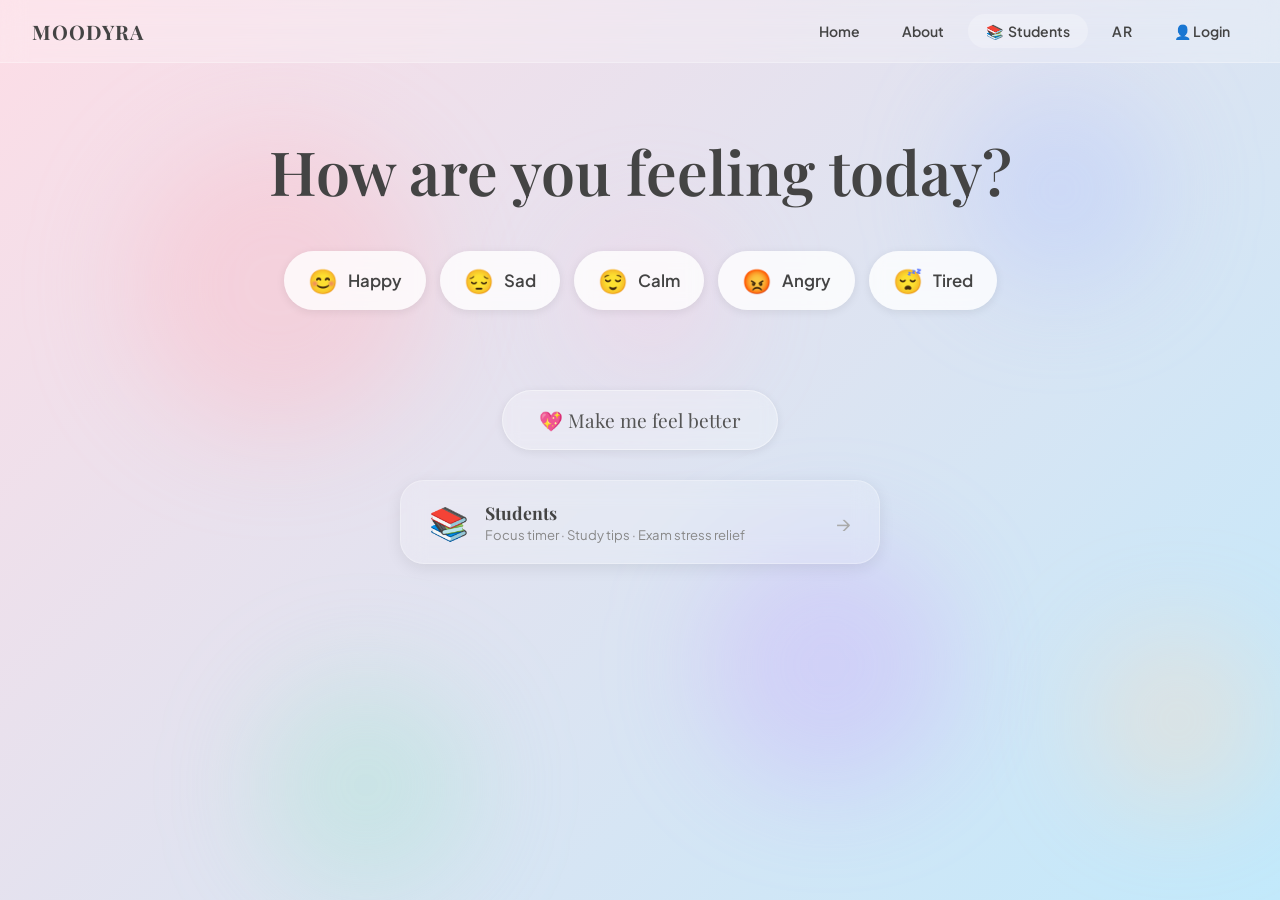
==== commit acf0ddf4: "Add files via upload" ====
--- a/index.html
+++ b/index.html
@@ -18,12 +18,15 @@
     <span>MOODYRA</span>
   </div>
   <div class="nav-links">
-    <button onclick="showPage('home')">Home</button>
-    <button onclick="showPage('about')">About</button>
-    <button class="btn-student" onclick="showPage('student')">📚 Students</button>
+    <button data-i18n="home" onclick="showPage('home')">Home</button>
+    <button data-i18n="about" onclick="showPage('about')">About</button>
+    <button class="btn-student" onclick="showPage('student')">📚 <span data-i18n="students">Students</span></button>
+
+    <!-- Language toggle -->
+    <button id="lang-btn" class="nav-toggle-btn" onclick="toggleLang()" title="تغيير اللغة / Toggle language">AR</button>
 
     <!-- Login button — hidden when user is logged in -->
-    <button id="nav-login-btn" class="nav-login-btn" onclick="openAuthModal()">👤 Login</button>
+    <button id="nav-login-btn" class="nav-login-btn" data-i18n="login" onclick="openAuthModal()">👤 Login</button>
 
     <!-- User avatar + dropdown — hidden when logged out -->
     <div id="nav-user-wrap" class="nav-user-wrap" style="display:none;">
@@ -98,24 +101,24 @@
 
   <div class="page-content">
     <div class="home-hero">
-      <h1>How are you feeling today?</h1>
+      <h1 data-i18n="feelingToday">How are you feeling today?</h1>
       <div class="mood-pills">
-        <button class="mood-pill" onclick="openMood('happy')"><span class="mood-icon">😊</span> Happy</button>
-        <button class="mood-pill" onclick="openMood('sad')"><span class="mood-icon">😔</span> Sad</button>
-        <button class="mood-pill" onclick="openMood('calm')"><span class="mood-icon">😌</span> Calm</button>
-        <button class="mood-pill" onclick="openMood('angry')"><span class="mood-icon">😡</span> Angry</button>
-        <button class="mood-pill" onclick="openMood('tired')"><span class="mood-icon">😴</span> Tired</button>
+        <button class="mood-pill" onclick="openMood('happy')"><span class="mood-icon">😊</span> <span data-i18n="happy">Happy</span></button>
+        <button class="mood-pill" onclick="openMood('sad')"><span class="mood-icon">😔</span> <span data-i18n="sad">Sad</span></button>
+        <button class="mood-pill" onclick="openMood('calm')"><span class="mood-icon">😌</span> <span data-i18n="calm">Calm</span></button>
+        <button class="mood-pill" onclick="openMood('angry')"><span class="mood-icon">😡</span> <span data-i18n="angry">Angry</span></button>
+        <button class="mood-pill" onclick="openMood('tired')"><span class="mood-icon">😴</span> <span data-i18n="tired">Tired</span></button>
       </div>
     </div>
 
     <!-- Mood history — filled by JavaScript, hidden until user visits a mood -->
     <div id="history-widget" class="history-widget glass" style="display:none;"></div>
 
-    <button class="comfort-btn-main" onclick="toggleComfort()">💖 Make me feel better</button>
+    <button class="comfort-btn-main" onclick="toggleComfort()">💖 <span data-i18n="needComfort">Make me feel better</span></button>
     <div id="comfort-panel" class="comfort-panel">
       <div class="comfort-panel-inner glass">
-        <p>Choose something to feel better:</p>
-        <div class="comfort-grid">
+        <p data-i18n="chooseBetter">Choose something to feel better:</p>
+        <div class="comfort-grid" id="comfort-grid-items">
           <div class="comfort-item">✨ You are stronger than you think</div>
           <div class="comfort-item">🎧 Listen to your favorite song</div>
           <div class="comfort-item">🌿 Take a deep breath</div>
@@ -129,8 +132,8 @@
     <div class="student-card glass" onclick="showPage('student')">
       <span class="s-icon">📚</span>
       <div class="s-text">
-        <div class="s-title">Student Mode</div>
-        <div class="s-sub">Focus timer · Study tips · Exam stress relief</div>
+        <div class="s-title" data-i18n="students">Student Mode</div>
+        <div class="s-sub" data-i18n="studentSub">Focus timer · Study tips · Exam stress relief</div>
       </div>
       <span class="s-arrow">→</span>
     </div>
@@ -456,14 +459,14 @@
     <div class="glass-dark card mb-24 text-center">
       <h3 class="section-title">🤖 Ask ChatGPT</h3>
       <p style="color:rgba(255,255,255,0.65);font-size:0.88rem;margin-bottom:18px;">
-        عندك سؤال؟ تبي تلخص موضوع؟ افتح ChatGPT مباشرة
+        Have a question? Want to summarize a topic? Open ChatGPT directly
       </p>
       <div class="chatgpt-grid">
-        <a class="chatgpt-card" href="https://chat.openai.com/?q=%D8%A7%D8%B4%D8%B1%D8%AD%20%D9%84%D9%8A%20%D9%87%D8%B0%D8%A7%20%D8%A7%D9%84%D9%85%D9%88%D8%B6%D9%88%D8%B9%20%D8%A8%D8%B4%D9%83%D9%84%20%D8%A8%D8%B3%D9%8A%D8%B7%3A%20" target="_blank"><span class="cg-emoji">💡</span><span>اشرح لي هذا الموضوع</span></a>
-        <a class="chatgpt-card" href="https://chat.openai.com/?q=%D9%84%D8%AE%D8%B5%20%D9%87%D8%B0%D8%A7%20%D8%A7%D9%84%D9%86%D8%B5%20%D8%A8%D9%86%D9%82%D8%A7%D8%B7%20%D9%88%D8%A7%D8%B6%D8%AD%D8%A9%3A%20" target="_blank"><span class="cg-emoji">📝</span><span>لخص هذا النص</span></a>
-        <a class="chatgpt-card" href="https://chat.openai.com/?q=%D8%A7%D8%B9%D8%B7%D9%86%D9%8A%205%20%D8%A3%D8%B3%D8%A6%D9%84%D8%A9%20%D9%85%D8%B1%D8%A7%D8%AC%D8%B9%D8%A9%20%D8%B9%D9%86%20%D9%85%D9%88%D8%B6%D9%88%D8%B9%3A%20" target="_blank"><span class="cg-emoji">❓</span><span>اعطني أسئلة مراجعة</span></a>
-      </div>
-      <a class="open-chatgpt" href="https://chat.openai.com" target="_blank">🤖 فتح ChatGPT ↗</a>
+        <a class="chatgpt-card" href="https://chat.openai.com/?q=Explain+this+topic+in+a+simple+way%3A+" target="_blank"><span class="cg-emoji">💡</span><span>Explain this topic to me</span></a>
+        <a class="chatgpt-card" href="https://chat.openai.com/?q=Summarize+this+text+in+clear+bullet+points%3A+" target="_blank"><span class="cg-emoji">📝</span><span>Summarize this text</span></a>
+        <a class="chatgpt-card" href="https://chat.openai.com/?q=Give+me+5+review+questions+about+this+topic%3A+" target="_blank"><span class="cg-emoji">❓</span><span>Give me review questions</span></a>
+      </div>
+      <a class="open-chatgpt" href="https://chat.openai.com" target="_blank">🤖 Open ChatGPT ↗</a>
     </div>
 
   </div>
--- a/style.css
+++ b/style.css
@@ -262,6 +262,82 @@
 
 .nav-login-btn:hover { background: rgba(255,255,255,0.5); }
 
+/* ── Toggle buttons (AR/EN and 🌙/☀️) ────────────────────── */
+.nav-toggle-btn {
+  padding: 6px 13px;
+  border: 1.5px solid rgba(255,255,255,0.3);
+  border-radius: 50px;
+  background: rgba(255,255,255,0.15);
+  font-family: 'Plus Jakarta Sans', sans-serif;
+  font-size: 12px;
+  font-weight: 700;
+  color: #444;
+  cursor: pointer;
+  transition: background 0.2s, transform 0.15s;
+  letter-spacing: 0.5px;
+}
+
+.nav-toggle-btn:hover {
+  background: rgba(255,255,255,0.4);
+  transform: scale(1.06);
+}
+
+.nav-theme-btn {
+  width: 36px;
+  height: 36px;
+  padding: 0;
+  font-size: 16px;
+  display: flex;
+  align-items: center;
+  justify-content: center;
+}
+
+/* ── LIGHT MODE ─────────────────────────────────────────── */
+body.light-mode {
+  color: #1a1a2e;
+}
+
+body.light-mode nav {
+  background: rgba(255,255,255,0.72) !important;
+  border-bottom: 1px solid rgba(0,0,0,0.07);
+  box-shadow: 0 2px 16px rgba(0,0,0,0.06);
+}
+
+body.light-mode .glass,
+body.light-mode .glass-dark {
+  background: rgba(255,255,255,0.60) !important;
+  border: 1px solid rgba(0,0,0,0.08) !important;
+  color: #1a1a2e;
+}
+
+body.light-mode .bg-home,
+body.light-mode .bg-about {
+  background: linear-gradient(-45deg, #f9c6d0, #d4b3f0, #b3d9f5, #c8f7c5) !important;
+}
+
+body.light-mode .bg-sad    { background: linear-gradient(to bottom,#b8cff5,#d6e4ff) !important; }
+body.light-mode .bg-calm   { background: linear-gradient(to bottom,#c8f0f2,#a8dce0) !important; }
+body.light-mode .bg-angry  { background: linear-gradient(to bottom,#f5b8b8,#f0d0d0) !important; }
+body.light-mode .bg-tired  { background: linear-gradient(to bottom,#d8dce8,#c0cce0) !important; }
+body.light-mode .bg-happy  { background: linear-gradient(to bottom,#fff3e0,#ffe0cc) !important; }
+
+body.light-mode .section-title,
+body.light-mode h1, body.light-mode h2, body.light-mode h3 {
+  color: #1a1a2e !important;
+  -webkit-text-fill-color: unset !important;
+  background: none !important;
+}
+
+body.light-mode .subtitle   { color: #555 !important; }
+body.light-mode p           { color: #333 !important; }
+body.light-mode .nav-links button,
+body.light-mode .nav-login-btn,
+body.light-mode .nav-toggle-btn { color: #1a1a2e !important; }
+
+body.light-mode .student-bg {
+  background: linear-gradient(135deg,#e8e8f8 0%,#d0d8f0 50%,#b8ccf0 100%) !important;
+}
+
 /* Wrapper for the user avatar button + dropdown */
 .nav-user-wrap { position: relative; }
 
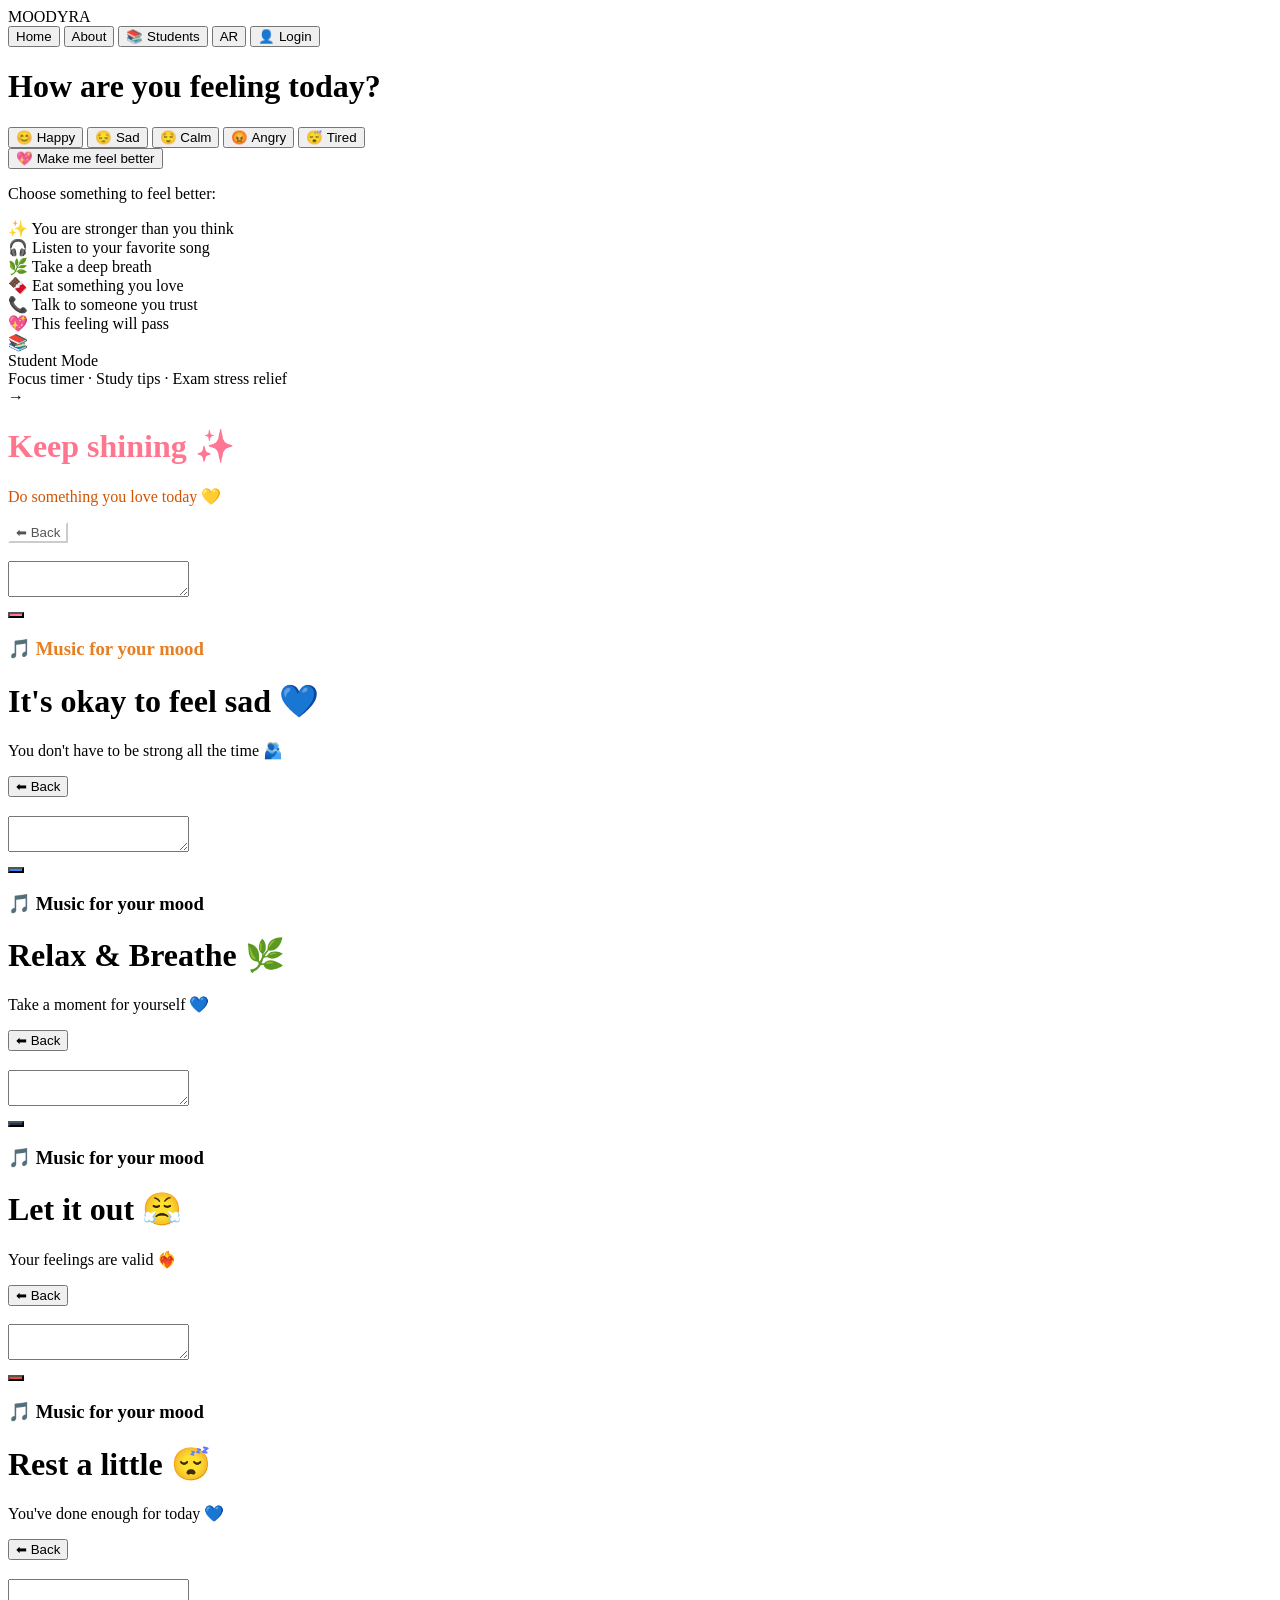
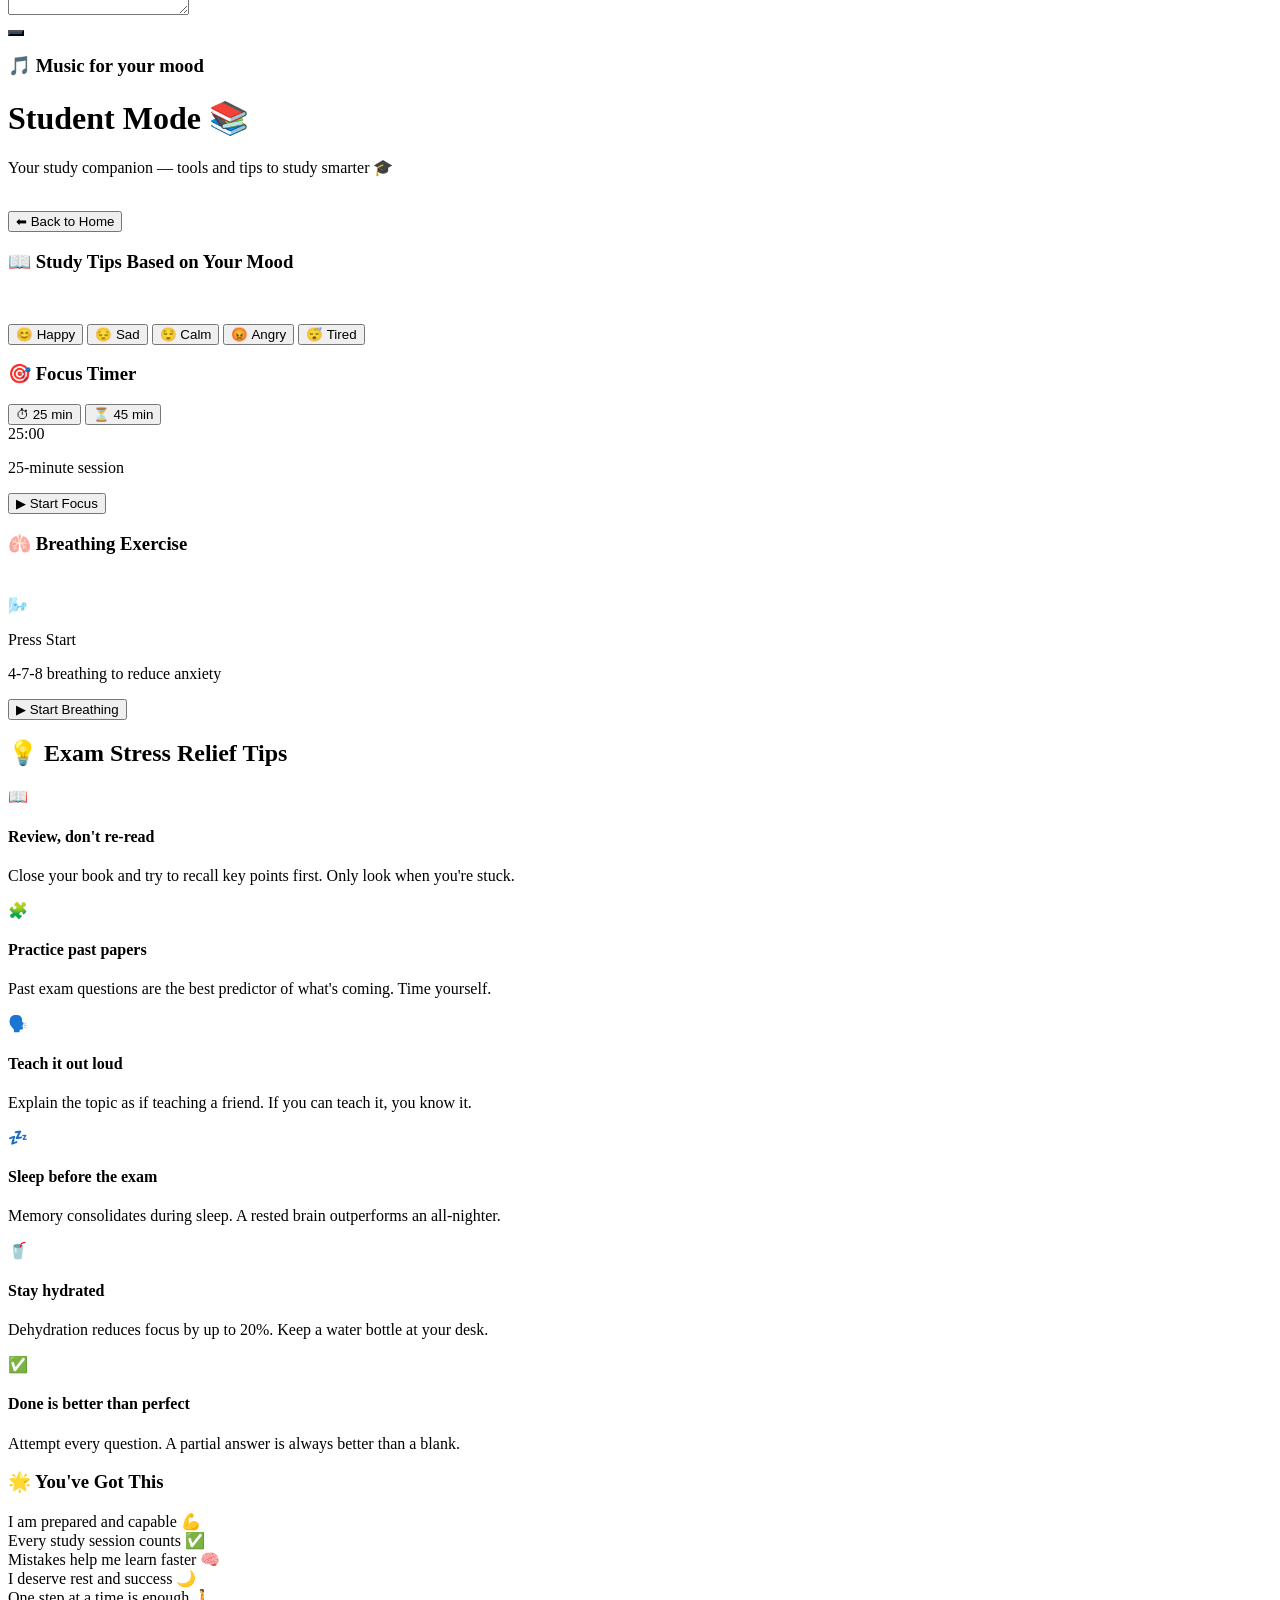
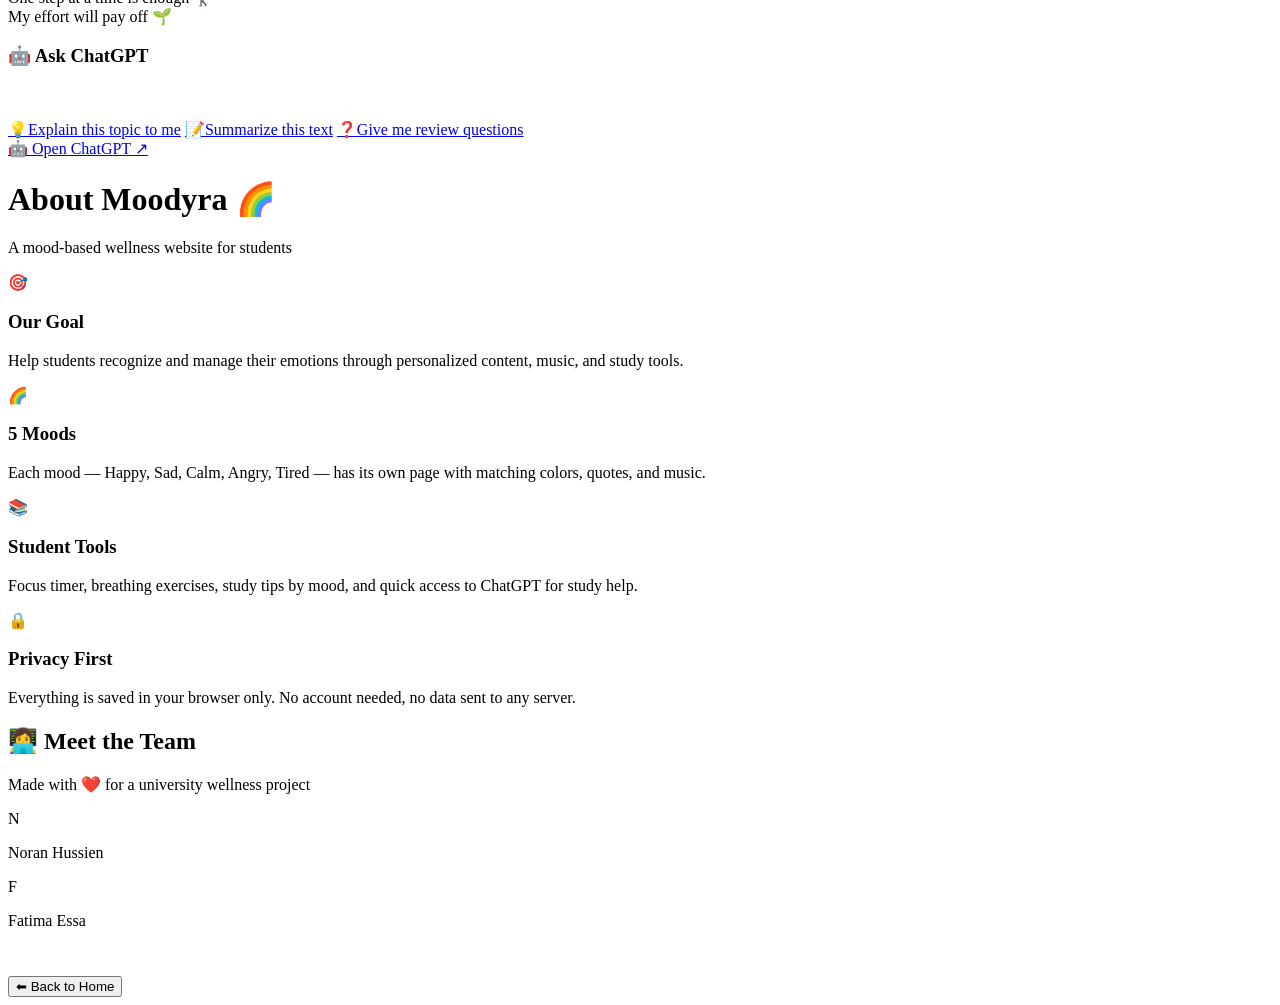
==== commit 86ff1747: "index.html" ====
--- a/index.html
+++ b/index.html
@@ -4,9 +4,8 @@
   <meta charset="UTF-8" />
   <meta name="viewport" content="width=device-width, initial-scale=1.0" />
   <title>Moodyra — Feel Your Mood</title>
-  <link rel="stylesheet" href="style.css" />
+  <link rel="stylesheet" href="MOODYRA-style.css" />
 </head>
-
 <body>
 
 <!-- ============================================================
@@ -303,16 +302,16 @@
   <div class="page-content">
 
     <div class="student-header">
-      <h1>Student Mode 📚</h1>
-      <p>Your study companion — tools and tips to study smarter 🎓</p>
+      <h1 data-i18n="studentTitle">Student Mode 📚</h1>
+      <p data-i18n="studentDesc">Your study companion — tools and tips to study smarter 🎓</p>
       <br/>
-      <button class="back-btn" onclick="showPage('home')">⬅ Back to Home</button>
+      <button class="back-btn" onclick="showPage('home')" data-i18n="backHome">⬅ Back to Home</button>
     </div>
 
     <!-- ── STUDY TIPS BY MOOD ──────────────────────────── -->
     <div class="glass-dark card mb-24">
-      <h3 class="section-title">📖 Study Tips Based on Your Mood</h3>
-      <p style="text-align:center;color:rgba(255,255,255,0.6);font-size:0.85rem;margin-bottom:16px;">
+      <h3 class="section-title" data-i18n="studyTipsTitle">📖 Study Tips Based on Your Mood</h3>
+      <p style="text-align:center;color:rgba(255,255,255,0.6);font-size:0.85rem;margin-bottom:16px;" data-i18n="studyTipsSub">
         How are you feeling right now? Pick your mood for personalized study advice.
       </p>
       <div class="mood-selector">
@@ -340,7 +339,7 @@
       <!-- Confetti particles are injected here by JavaScript -->
       <div id="focus-confetti" class="focus-confetti"></div>
 
-      <h3 class="section-title">🎯 Focus Timer</h3>
+      <h3 class="section-title" data-i18n="focusTimerTitle">🎯 Focus Timer</h3>
 
       <!-- DURATION PICKER — shown only when idle -->
       <div id="focus-duration-row" class="focus-btn-row">
@@ -419,54 +418,54 @@
     <!-- ── BREATHING EXERCISE ──────────────────────────── -->
     <div class="glass-dark card mb-24">
       <div class="breath-wrap">
-        <h3 class="section-title" style="margin-bottom:4px;">🫁 Breathing Exercise</h3>
-        <p style="color:rgba(255,255,255,0.6);font-size:0.8rem;text-align:center;">
+        <h3 class="section-title" style="margin-bottom:4px;" data-i18n="breathingTitle">🫁 Breathing Exercise</h3>
+        <p style="color:rgba(255,255,255,0.6);font-size:0.8rem;text-align:center;" data-i18n="breathingSub">
           4-7-8 breathing technique to reduce exam anxiety
         </p>
         <div id="breath-circle" class="breath-circle">🌬️</div>
-        <p id="breath-label"       class="breath-label">Press Start</p>
+        <p id="breath-label"       class="breath-label" data-i18n="breathIdle">Press Start</p>
         <p id="breath-instruction" class="breath-instruction">4-7-8 breathing to reduce anxiety</p>
         <p id="breath-count"       class="breath-count"></p>
-        <button id="breath-btn" class="timer-btn" onclick="toggleBreathing()">▶ Start Breathing</button>
+        <button id="breath-btn" class="timer-btn" onclick="toggleBreathing()" data-i18n="breathStart">▶ Start Breathing</button>
       </div>
     </div>
 
     <!-- ── EXAM STRESS RELIEF TIPS ─────────────────────── -->
-    <h2 class="section-title mb-20">💡 Exam Stress Relief Tips</h2>
+    <h2 class="section-title mb-20" data-i18n="examTipsTitle">💡 Exam Stress Relief Tips</h2>
     <div class="exam-grid mb-24">
-      <div class="exam-card"><div class="e-icon">📖</div><h4>Review, don't re-read</h4><p>Close your book and try to recall key points first. Only look when you're stuck.</p></div>
-      <div class="exam-card"><div class="e-icon">🧩</div><h4>Practice past papers</h4><p>Past exam questions are the best predictor of what's coming. Time yourself.</p></div>
-      <div class="exam-card"><div class="e-icon">🗣️</div><h4>Teach it out loud</h4><p>Explain the topic as if teaching a friend. If you can teach it, you know it.</p></div>
-      <div class="exam-card"><div class="e-icon">💤</div><h4>Sleep before the exam</h4><p>Memory consolidates during sleep. A rested brain outperforms an all-nighter.</p></div>
-      <div class="exam-card"><div class="e-icon">🥤</div><h4>Stay hydrated</h4><p>Dehydration reduces focus by up to 20%. Keep a water bottle at your desk.</p></div>
-      <div class="exam-card"><div class="e-icon">✅</div><h4>Done is better than perfect</h4><p>Attempt every question. A partial answer is always better than a blank.</p></div>
+      <div class="exam-card"><div class="e-icon">📖</div><h4 data-i18n="examCard1Title">Review, don't re-read</h4><p data-i18n="examCard1Desc">Close your book and try to recall key points first. Only look when you're stuck.</p></div>
+      <div class="exam-card"><div class="e-icon">🧩</div><h4 data-i18n="examCard2Title">Practice past papers</h4><p data-i18n="examCard2Desc">Past exam questions are the best predictor of what's coming. Time yourself.</p></div>
+      <div class="exam-card"><div class="e-icon">🗣️</div><h4 data-i18n="examCard3Title">Teach it out loud</h4><p data-i18n="examCard3Desc">Explain the topic as if teaching a friend. If you can teach it, you know it.</p></div>
+      <div class="exam-card"><div class="e-icon">💤</div><h4 data-i18n="examCard4Title">Sleep before the exam</h4><p data-i18n="examCard4Desc">Memory consolidates during sleep. A rested brain outperforms an all-nighter.</p></div>
+      <div class="exam-card"><div class="e-icon">🥤</div><h4 data-i18n="examCard5Title">Stay hydrated</h4><p data-i18n="examCard5Desc">Dehydration reduces focus by up to 20%. Keep a water bottle at your desk.</p></div>
+      <div class="exam-card"><div class="e-icon">✅</div><h4 data-i18n="examCard6Title">Done is better than perfect</h4><p data-i18n="examCard6Desc">Attempt every question. A partial answer is always better than a blank.</p></div>
     </div>
 
     <!-- ── MOTIVATIONAL AFFIRMATIONS ──────────────────── -->
     <div class="glass-dark card mb-24">
-      <h3 class="section-title">🌟 You've Got This</h3>
+      <h3 class="section-title" data-i18n="affirmTitle">🌟 You've Got This</h3>
       <div class="affirmations-grid">
-        <div class="affirmation">I am prepared and capable 💪</div>
-        <div class="affirmation">Every study session counts ✅</div>
-        <div class="affirmation">Mistakes help me learn faster 🧠</div>
-        <div class="affirmation">I deserve rest and success 🌙</div>
-        <div class="affirmation">One step at a time is enough 🚶</div>
-        <div class="affirmation">My effort will pay off 🌱</div>
+        <div class="affirmation" data-i18n="affirm1">I am prepared and capable 💪</div>
+        <div class="affirmation" data-i18n="affirm2">Every study session counts ✅</div>
+        <div class="affirmation" data-i18n="affirm3">Mistakes help me learn faster 🧠</div>
+        <div class="affirmation" data-i18n="affirm4">I deserve rest and success 🌙</div>
+        <div class="affirmation" data-i18n="affirm5">One step at a time is enough 🚶</div>
+        <div class="affirmation" data-i18n="affirm6">My effort will pay off 🌱</div>
       </div>
     </div>
 
     <!-- ── CHATGPT SHORTCUTS ───────────────────────────── -->
     <div class="glass-dark card mb-24 text-center">
-      <h3 class="section-title">🤖 Ask ChatGPT</h3>
-      <p style="color:rgba(255,255,255,0.65);font-size:0.88rem;margin-bottom:18px;">
+      <h3 class="section-title" data-i18n="chatgptTitle">🤖 Ask ChatGPT</h3>
+      <p style="color:rgba(255,255,255,0.65);font-size:0.88rem;margin-bottom:18px;" data-i18n="chatgptDesc">
         Have a question? Want to summarize a topic? Open ChatGPT directly
       </p>
       <div class="chatgpt-grid">
-        <a class="chatgpt-card" href="https://chat.openai.com/?q=Explain+this+topic+in+a+simple+way%3A+" target="_blank"><span class="cg-emoji">💡</span><span>Explain this topic to me</span></a>
-        <a class="chatgpt-card" href="https://chat.openai.com/?q=Summarize+this+text+in+clear+bullet+points%3A+" target="_blank"><span class="cg-emoji">📝</span><span>Summarize this text</span></a>
-        <a class="chatgpt-card" href="https://chat.openai.com/?q=Give+me+5+review+questions+about+this+topic%3A+" target="_blank"><span class="cg-emoji">❓</span><span>Give me review questions</span></a>
-      </div>
-      <a class="open-chatgpt" href="https://chat.openai.com" target="_blank">🤖 Open ChatGPT ↗</a>
+        <a class="chatgpt-card" href="https://chat.openai.com/?q=Explain+this+topic+in+a+simple+way%3A+" target="_blank"><span class="cg-emoji">💡</span><span data-i18n="chatgptSC1">Explain this topic to me</span></a>
+        <a class="chatgpt-card" href="https://chat.openai.com/?q=Summarize+this+text+in+clear+bullet+points%3A+" target="_blank"><span class="cg-emoji">📝</span><span data-i18n="chatgptSC2">Summarize this text</span></a>
+        <a class="chatgpt-card" href="https://chat.openai.com/?q=Give+me+5+review+questions+about+this+topic%3A+" target="_blank"><span class="cg-emoji">❓</span><span data-i18n="chatgptSC3">Give me review questions</span></a>
+      </div>
+      <a class="open-chatgpt" href="https://chat.openai.com" target="_blank" data-i18n="chatgptBtn">🤖 Open ChatGPT ↗</a>
     </div>
 
   </div>
@@ -484,19 +483,19 @@
   </div>
   <div class="page-content">
     <div class="about-wrap">
-      <h1>About Moodyra 🌈</h1>
-      <p class="about-subtitle">A mood-based wellness website for students</p>
+      <h1 data-i18n="aboutTitle">About Moodyra 🌈</h1>
+      <p class="about-subtitle" data-i18n="aboutSub">A mood-based wellness website for students</p>
       <div class="about-cards">
-        <div class="glass about-card"><div class="ac-icon">🎯</div><h3>Our Goal</h3><p>Help students recognize and manage their emotions through personalized content, music, and study tools.</p></div>
-        <div class="glass about-card"><div class="ac-icon">🌈</div><h3>5 Moods</h3><p>Each mood — Happy, Sad, Calm, Angry, Tired — has its own page with matching colors, quotes, and music.</p></div>
-        <div class="glass about-card"><div class="ac-icon">📚</div><h3>Student Tools</h3><p>Focus timer, breathing exercises, study tips by mood, and quick access to ChatGPT for study help.</p></div>
-        <div class="glass about-card"><div class="ac-icon">🔒</div><h3>Privacy First</h3><p>Everything is saved in your browser only. No account needed, no data sent to any server.</p></div>
+        <div class="glass about-card"><div class="ac-icon">🎯</div><h3 data-i18n="goalTitle">Our Goal</h3><p data-i18n="goalDesc">Help students recognize and manage their emotions through personalized content, music, and study tools.</p></div>
+        <div class="glass about-card"><div class="ac-icon">🌈</div><h3 data-i18n="fiveMoodsTitle">5 Moods</h3><p data-i18n="fiveMoodsDesc">Each mood — Happy, Sad, Calm, Angry, Tired — has its own page with matching colors, quotes, and music.</p></div>
+        <div class="glass about-card"><div class="ac-icon">📚</div><h3 data-i18n="toolsTitle">Student Tools</h3><p data-i18n="toolsDesc">Focus timer, breathing exercises, study tips by mood, and quick access to ChatGPT for study help.</p></div>
+        <div class="glass about-card"><div class="ac-icon">🔒</div><h3 data-i18n="privacyTitle">Privacy First</h3><p data-i18n="privacyDesc">Everything is saved in your browser only. No account needed, no data sent to any server.</p></div>
       </div>
 
       <!-- Team section -->
       <div class="about-team">
-        <h2 class="about-team-title">👩‍💻 Meet the Team</h2>
-        <p class="about-team-sub">Made with ❤️ for a university wellness project</p>
+        <h2 class="about-team-title" data-i18n="meetTeam">👩‍💻 Meet the Team</h2>
+        <p class="about-team-sub" data-i18n="teamSub">Made with ❤️ for a university wellness project</p>
         <div class="about-team-members">
           <div class="team-member">
             <div class="team-avatar">N</div>
@@ -509,12 +508,12 @@
         </div>
       </div>
 
-      <button class="back-btn" style="margin-top:30px;" onclick="showPage('home')">⬅ Back to Home</button>
-    </div>
-  </div>
-</div>
-
-
-<script src="script.js"></script>
+      <button class="back-btn" style="margin-top:30px;" onclick="showPage('home')" data-i18n="backHome">⬅ Back to Home</button>
+    </div>
+  </div>
+</div>
+
+
+<script src="MOODYRA-script.js"></script>
 </body>
 </html>
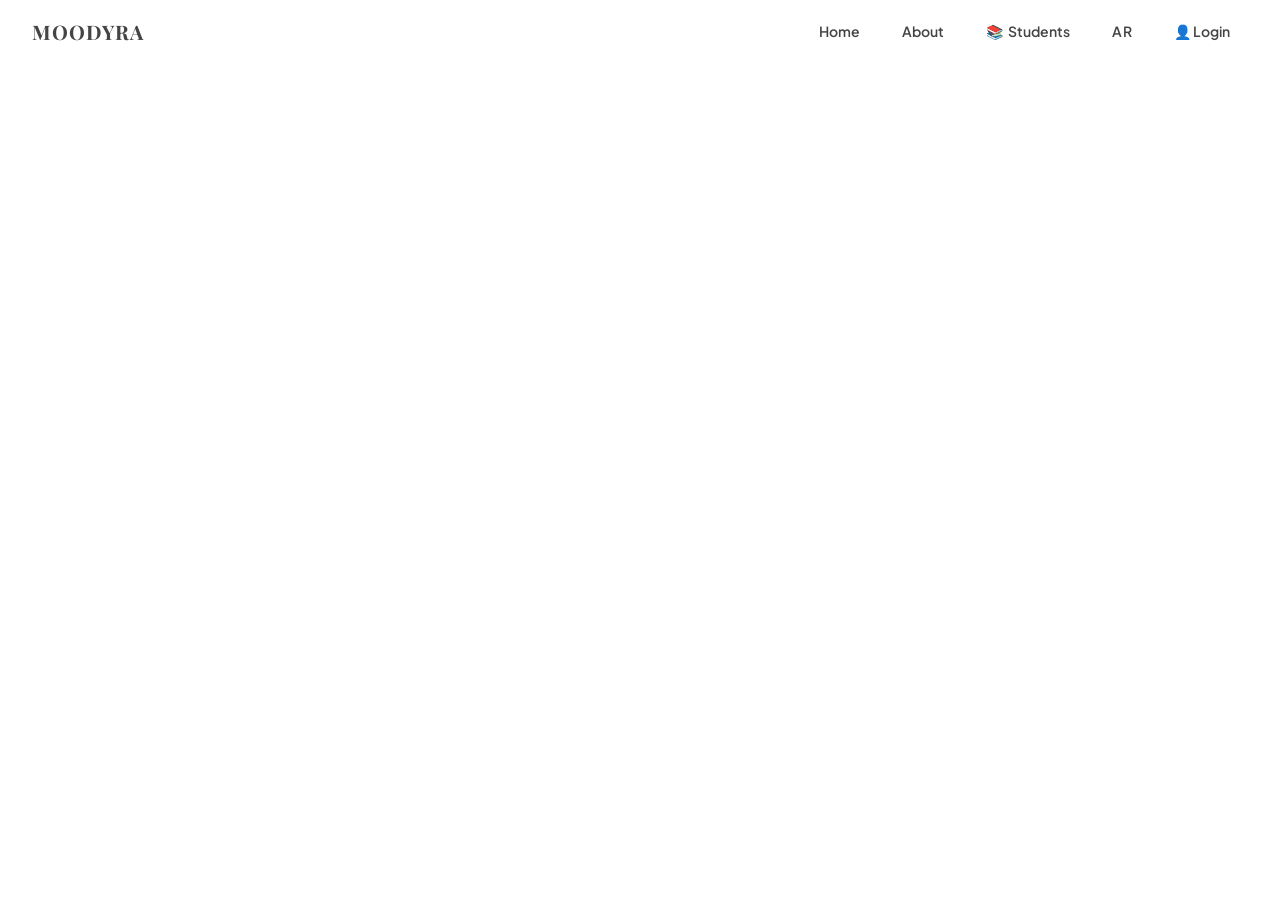
==== commit f035d336: "index.html" ====
--- a/index.html
+++ b/index.html
@@ -4,7 +4,7 @@
   <meta charset="UTF-8" />
   <meta name="viewport" content="width=device-width, initial-scale=1.0" />
   <title>Moodyra — Feel Your Mood</title>
-  <link rel="stylesheet" href="MOODYRA-style.css" />
+  <link rel="stylesheet" href="style.css">
 </head>
 <body>
 
--- a/style.css
+++ b/style.css
@@ -0,0 +1,1404 @@
+@import url('https://fonts.googleapis.com/css2?family=Playfair+Display:wght@400;700;900&family=Plus+Jakarta+Sans:wght@400;500;600;700&display=swap');
+
+* {
+  margin: 0;
+  padding: 0;
+  box-sizing: border-box;
+}
+
+body {
+  font-family: 'Plus Jakarta Sans', sans-serif;
+  min-height: 100vh;
+  overflow-x: hidden;
+}
+
+h1, h2, h3, h4 {
+  font-family: 'Playfair Display', serif;
+}
+
+.page {
+  display: none;
+  min-height: 100vh;
+  padding: 90px 20px 60px;
+  transition: background 0.8s ease;
+}
+
+.page.active {
+  display: block;
+}
+
+.bg-home {
+  background: linear-gradient(-45deg, #fddde6, #e0c3fc, #c2e9fb, #fddde6);
+  background-size: 300% 300%;
+  animation: gradientShift 12s ease infinite;
+}
+
+@keyframes gradientShift {
+  0%   { background-position: 0% 50%; }
+  50%  { background-position: 100% 50%; }
+  100% { background-position: 0% 50%; }
+}
+
+.bg-happy   { background: linear-gradient(135deg, #ffecd2 0%, #fcb69f 100%); }
+.bg-sad     { background: linear-gradient(to bottom, #1e3c72 0%, #2a5298 100%); }
+.bg-calm    { background: linear-gradient(to bottom, #a8dadc 0%, #457b9d 100%); }
+.bg-angry   { background: linear-gradient(to bottom, #2b0000 0%, #8b0000 100%); }
+.bg-tired   { background: linear-gradient(to bottom, #2c3e50 0%, #4ca1af 100%); }
+.bg-student { background: linear-gradient(135deg, #1a1a2e 0%, #16213e 50%, #0f3460 100%); }
+
+.glass {
+  background: rgba(255, 255, 255, 0.18);
+  backdrop-filter: blur(12px);
+  -webkit-backdrop-filter: blur(12px);
+  border: 1px solid rgba(255, 255, 255, 0.28);
+  border-radius: 24px;
+}
+
+.glass-dark {
+  background: rgba(255, 255, 255, 0.10);
+  backdrop-filter: blur(12px);
+  -webkit-backdrop-filter: blur(12px);
+  border: 1px solid rgba(255, 255, 255, 0.15);
+  border-radius: 24px;
+}
+
+.orbs-container {
+  position: fixed;
+  inset: 0;
+  overflow: hidden;
+  z-index: 0;
+  pointer-events: none;
+}
+
+.orb {
+  position: absolute;
+  border-radius: 50%;
+  filter: blur(50px);
+  animation: orbFloat linear infinite;
+}
+
+@keyframes orbFloat {
+  0%   { transform: translate(0, 0) scale(1); }
+  25%  { transform: translate(30px, -25px) scale(1.08); }
+  50%  { transform: translate(-20px, 20px) scale(0.94); }
+  75%  { transform: translate(15px, -10px) scale(1.04); }
+  100% { transform: translate(0, 0) scale(1); }
+}
+
+.orb-1 { width:300px; height:300px; left:10%; top:15%; background:rgba(255,182,193,0.35); animation-duration:18s; }
+.orb-2 { width:200px; height:200px; left:75%; top:10%; background:rgba(176,196,255,0.35); animation-duration:22s; animation-delay:3s; }
+.orb-3 { width:250px; height:250px; left:55%; top:60%; background:rgba(200,162,255,0.30); animation-duration:20s; animation-delay:6s; }
+.orb-4 { width:180px; height:180px; left:85%; top:70%; background:rgba(255,218,185,0.35); animation-duration:25s; animation-delay:2s; }
+.orb-5 { width:220px; height:220px; left:20%; top:75%; background:rgba(152,230,200,0.28); animation-duration:19s; animation-delay:8s; }
+.orb-6 { width:150px; height:150px; left:45%; top:25%; background:rgba(255,200,220,0.30); animation-duration:16s; animation-delay:4s; }
+
+nav {
+  position: fixed;
+  top: 0;
+  left: 0;
+  right: 0;
+  z-index: 999;
+  background: rgba(255, 255, 255, 0.22);
+  backdrop-filter: blur(12px);
+  -webkit-backdrop-filter: blur(12px);
+  border-bottom: 1px solid rgba(255, 255, 255, 0.3);
+  padding: 14px 32px;
+  display: flex;
+  justify-content: space-between;
+  align-items: center;
+}
+
+.nav-logo {
+  display: flex;
+  align-items: center;
+  gap: 10px;
+  cursor: pointer;
+}
+
+.nav-logo img {
+  height: 40px;
+  width: auto;
+}
+
+.nav-logo span {
+  font-family: 'Playfair Display', serif;
+  font-size: 20px;
+  font-weight: 700;
+  color: #444;
+  letter-spacing: 1px;
+}
+
+.nav-links {
+  display: flex;
+  gap: 6px;
+  align-items: center;
+}
+
+.nav-links button {
+  padding: 8px 18px;
+  border: none;
+  border-radius: 50px;
+  background: transparent;
+  font-family: 'Plus Jakarta Sans', sans-serif;
+  font-size: 14px;
+  font-weight: 600;
+  color: #444;
+  cursor: pointer;
+  transition: background 0.2s;
+}
+
+.nav-links button:hover {
+  background: rgba(255, 255, 255, 0.45);
+}
+
+.nav-links .btn-student {
+  background: rgba(255, 255, 255, 0.25);
+  display: flex;
+  align-items: center;
+  gap: 5px;
+}
+
+.nav-links .btn-student:hover {
+  background: rgba(255, 255, 255, 0.5);
+}
+
+.nav-login-btn {
+  padding: 8px 18px;
+  border: none;
+  border-radius: 50px;
+  background: rgba(255,255,255,0.25);
+  font-family: 'Plus Jakarta Sans', sans-serif;
+  font-size: 14px;
+  font-weight: 600;
+  color: #444;
+  cursor: pointer;
+  transition: background 0.2s;
+  display: flex;
+  align-items: center;
+  gap: 5px;
+}
+
+.nav-login-btn:hover { background: rgba(255,255,255,0.5); }
+
+.nav-toggle-btn {
+  padding: 6px 13px;
+  border: 1.5px solid rgba(255,255,255,0.3);
+  border-radius: 50px;
+  background: rgba(255,255,255,0.15);
+  font-family: 'Plus Jakarta Sans', sans-serif;
+  font-size: 12px;
+  font-weight: 700;
+  color: #444;
+  cursor: pointer;
+  transition: background 0.2s, transform 0.15s;
+  letter-spacing: 0.5px;
+}
+
+.nav-toggle-btn:hover {
+  background: rgba(255,255,255,0.4);
+  transform: scale(1.06);
+}
+
+.nav-user-wrap { position: relative; }
+
+.nav-user-btn {
+  display: flex;
+  align-items: center;
+  gap: 8px;
+  padding: 6px 14px 6px 6px;
+  border: none;
+  border-radius: 50px;
+  background: rgba(255,255,255,0.25);
+  cursor: pointer;
+  transition: background 0.2s;
+  font-family: 'Plus Jakarta Sans', sans-serif;
+  font-size: 14px;
+  font-weight: 600;
+  color: #444;
+}
+
+.nav-user-btn:hover { background: rgba(255,255,255,0.45); }
+
+.nav-user-initial {
+  width: 30px;
+  height: 30px;
+  border-radius: 50%;
+  background: linear-gradient(135deg, #f472b6, #a855f7);
+  color: #fff;
+  font-size: 13px;
+  font-weight: 700;
+  display: flex;
+  align-items: center;
+  justify-content: center;
+}
+
+.user-dropdown {
+  position: absolute;
+  top: 46px;
+  right: 0;
+  min-width: 170px;
+  border-radius: 18px;
+  overflow: hidden;
+  box-shadow: 0 8px 32px rgba(0,0,0,0.25);
+  background: rgba(20,20,40,0.95);
+  border: 1px solid rgba(255,255,255,0.12);
+  z-index: 300;
+}
+
+.dd-name {
+  padding: 12px 16px 2px;
+  color: #fff;
+  font-weight: 700;
+  font-size: 0.88rem;
+}
+
+.dd-username {
+  padding: 0 16px 10px;
+  color: rgba(255,255,255,0.45);
+  font-size: 0.78rem;
+  border-bottom: 1px solid rgba(255,255,255,0.1);
+}
+
+.dd-logout {
+  display: block;
+  width: 100%;
+  padding: 12px 16px;
+  background: none;
+  border: none;
+  text-align: left;
+  color: #fca5a5;
+  font-family: 'Plus Jakarta Sans', sans-serif;
+  font-weight: 600;
+  font-size: 0.85rem;
+  cursor: pointer;
+  transition: background 0.2s;
+}
+
+.dd-logout:hover { background: rgba(239,68,68,0.15); }
+
+.auth-overlay {
+  position: fixed;
+  inset: 0;
+  z-index: 200;
+  background: rgba(0,0,0,0.55);
+  backdrop-filter: blur(6px);
+  display: flex;
+  align-items: center;
+  justify-content: center;
+  padding: 20px;
+}
+
+.auth-modal {
+  position: relative;
+  width: 100%;
+  max-width: 420px;
+  border-radius: 28px;
+  padding: 36px 32px 28px;
+  background: linear-gradient(135deg, #1a1a2e 0%, #16213e 80%);
+  border: 1px solid rgba(255,255,255,0.14);
+  box-shadow: 0 24px 60px rgba(0,0,0,0.4);
+  display: flex;
+  flex-direction: column;
+  gap: 14px;
+  box-sizing: border-box;
+}
+
+.auth-close {
+  position: absolute;
+  top: 14px;
+  right: 18px;
+  background: none;
+  border: none;
+  color: rgba(255,255,255,0.4);
+  font-size: 1.2rem;
+  cursor: pointer;
+  transition: color 0.2s;
+}
+
+.auth-close:hover { color: rgba(255,255,255,0.8); }
+
+.auth-icon {
+  text-align: center;
+  font-size: 2.8rem;
+}
+
+.auth-modal-title {
+  font-family: 'Playfair Display', serif;
+  font-size: 1.6rem;
+  font-weight: 700;
+  color: #fff;
+  text-align: center;
+  margin: 0;
+}
+
+.auth-modal-sub {
+  color: rgba(255,255,255,0.55);
+  font-size: 0.85rem;
+  text-align: center;
+  margin: -6px 0 0;
+}
+
+.auth-input {
+  width: 100%;
+  padding: 13px 16px;
+  border-radius: 18px;
+  background: rgba(255,255,255,0.12);
+  border: 1px solid rgba(255,255,255,0.18);
+  color: #fff;
+  font-family: 'Plus Jakarta Sans', sans-serif;
+  font-size: 0.9rem;
+  font-weight: 500;
+  box-sizing: border-box;
+  transition: border-color 0.2s;
+}
+
+.auth-input::placeholder { color: rgba(255,255,255,0.38); }
+.auth-input:focus { outline: none; border-color: rgba(255,255,255,0.5); }
+
+.auth-error {
+  background: rgba(239,68,68,0.18);
+  color: #fca5a5;
+  border-radius: 14px;
+  padding: 10px 14px;
+  font-size: 0.83rem;
+  text-align: center;
+  margin: 0;
+}
+
+.auth-submit-btn {
+  width: 100%;
+  padding: 14px;
+  font-size: 1rem;
+  border-radius: 18px;
+  margin-top: 2px;
+}
+
+.auth-switch-row {
+  text-align: center;
+  color: rgba(255,255,255,0.5);
+  font-size: 0.85rem;
+  margin: 0;
+}
+
+.auth-switch-btn {
+  background: none;
+  border: none;
+  color: #fff;
+  font-weight: 700;
+  font-size: 0.85rem;
+  cursor: pointer;
+  font-family: 'Plus Jakarta Sans', sans-serif;
+  text-decoration: underline;
+  padding: 0;
+  margin-left: 4px;
+}
+
+.page-content {
+  max-width: 900px;
+  margin: 0 auto;
+  position: relative;
+  z-index: 10;
+}
+
+.center { text-align: center; }
+
+.home-hero {
+  text-align: center;
+  padding: 40px 0 20px;
+}
+
+.home-hero h1 {
+  font-size: clamp(2rem, 5vw, 3.8rem);
+  color: #444;
+  margin-bottom: 40px;
+  font-weight: 600;
+}
+
+.mood-pills {
+  display: flex;
+  flex-wrap: wrap;
+  justify-content: center;
+  gap: 14px;
+  margin-bottom: 60px;
+}
+
+.mood-pill {
+  display: flex;
+  align-items: center;
+  gap: 10px;
+  padding: 14px 24px;
+  background: rgba(255, 255, 255, 0.80);
+  backdrop-filter: blur(8px);
+  border: none;
+  border-radius: 50px;
+  font-family: 'Plus Jakarta Sans', sans-serif;
+  font-size: 1.05rem;
+  font-weight: 600;
+  color: #444;
+  cursor: pointer;
+  box-shadow: 0 2px 10px rgba(0,0,0,0.08);
+  transition: transform 0.2s, box-shadow 0.2s;
+}
+
+.mood-pill:hover {
+  transform: scale(1.05);
+  box-shadow: 0 8px 24px rgba(0,0,0,0.14);
+}
+
+.mood-pill .mood-icon { font-size: 1.5rem; }
+
+.comfort-btn-main {
+  display: block;
+  margin: 0 auto 20px;
+  padding: 16px 36px;
+  background: rgba(255,255,255,0.25);
+  backdrop-filter: blur(8px);
+  border: 1px solid rgba(255,255,255,0.4);
+  border-radius: 50px;
+  font-family: 'Playfair Display', serif;
+  font-size: 1.2rem;
+  color: #555;
+  cursor: pointer;
+  transition: background 0.2s, transform 0.2s;
+  box-shadow: 0 2px 10px rgba(0,0,0,0.07);
+}
+
+.comfort-btn-main:hover {
+  background: rgba(255,255,255,0.45);
+  transform: scale(1.02);
+}
+
+.comfort-panel {
+  display: none;
+  margin: 16px auto;
+  max-width: 640px;
+}
+
+.comfort-panel.open { display: block; }
+
+.comfort-panel-inner { padding: 28px; }
+
+.comfort-panel p {
+  text-align: center;
+  color: #666;
+  font-size: 1rem;
+  margin-bottom: 18px;
+}
+
+.comfort-grid {
+  display: grid;
+  grid-template-columns: 1fr 1fr;
+  gap: 12px;
+}
+
+.comfort-item {
+  padding: 14px 18px;
+  background: rgba(255,255,255,0.45);
+  border-radius: 16px;
+  text-align: center;
+  font-weight: 600;
+  color: #555;
+  font-size: 0.95rem;
+  transition: background 0.2s;
+}
+
+.comfort-item:hover { background: rgba(255,255,255,0.70); }
+
+.student-card {
+  max-width: 480px;
+  margin: 30px auto 0;
+  padding: 20px 28px;
+  display: flex;
+  align-items: center;
+  gap: 16px;
+  cursor: pointer;
+  transition: background 0.2s, transform 0.2s;
+  box-shadow: 0 4px 16px rgba(0,0,0,0.08);
+}
+
+.student-card:hover {
+  background: rgba(255,255,255,0.50);
+  transform: scale(1.02);
+}
+
+.student-card .s-icon { font-size: 2rem; }
+
+.student-card .s-text .s-title {
+  font-family: 'Playfair Display', serif;
+  font-size: 1.1rem;
+  font-weight: 700;
+  color: #444;
+}
+
+.student-card .s-text .s-sub {
+  font-size: 0.82rem;
+  color: #888;
+  margin-top: 2px;
+}
+
+.student-card .s-arrow {
+  margin-left: auto;
+  color: #aaa;
+  font-size: 1.3rem;
+}
+
+.history-widget {
+  max-width: 640px;
+  margin: 0 auto 30px;
+  padding: 24px 28px;
+}
+
+.history-header {
+  display: flex;
+  justify-content: space-between;
+  align-items: center;
+  margin-bottom: 14px;
+}
+
+.history-header h3 { font-size: 1.1rem; color: #444; }
+
+.history-clear {
+  font-size: 0.78rem;
+  color: #aaa;
+  background: none;
+  border: none;
+  cursor: pointer;
+  padding: 4px 10px;
+  border-radius: 20px;
+  font-family: 'Plus Jakarta Sans', sans-serif;
+}
+
+.history-clear:hover { color: #e74c3c; background: rgba(231,76,60,0.06); }
+
+.history-top {
+  display: flex;
+  align-items: center;
+  gap: 12px;
+  background: rgba(255,255,255,0.55);
+  padding: 12px 16px;
+  border-radius: 16px;
+  margin-bottom: 14px;
+}
+
+.history-top .top-emoji  { font-size: 1.6rem; }
+.history-top .top-label  { font-size: 0.72rem; color: #888; font-weight: 600; }
+.history-top .top-name   { font-weight: 700; color: #333; font-size: 0.95rem; }
+.history-top .trophy     { margin-left: auto; font-size: 1.4rem; }
+
+.history-bubbles {
+  display: flex;
+  flex-wrap: wrap;
+  gap: 8px;
+  margin-bottom: 10px;
+}
+
+.history-bubble {
+  display: flex;
+  align-items: center;
+  gap: 5px;
+  padding: 6px 14px;
+  border-radius: 50px;
+  font-size: 0.82rem;
+  font-weight: 600;
+}
+
+.history-bubble .b-time { color: #999; font-weight: 400; font-size: 0.75rem; }
+
+.history-note { text-align: center; font-size: 0.72rem; color: #bbb; }
+
+.mood-header { text-align: center; margin-bottom: 30px; }
+
+.mood-header h1 {
+  font-size: clamp(2rem, 5vw, 3.5rem);
+  color: #fff;
+  margin-bottom: 10px;
+}
+
+.mood-header .subtitle {
+  font-size: 1.1rem;
+  color: rgba(255,255,255,0.80);
+  margin-bottom: 20px;
+}
+
+.back-btn {
+  display: inline-block;
+  padding: 9px 22px;
+  background: rgba(255,255,255,0.18);
+  border: 1px solid rgba(255,255,255,0.28);
+  border-radius: 50px;
+  color: #fff;
+  font-family: 'Plus Jakarta Sans', sans-serif;
+  font-size: 0.9rem;
+  font-weight: 500;
+  cursor: pointer;
+  transition: background 0.2s;
+  text-decoration: none;
+}
+
+.back-btn:hover { background: rgba(255,255,255,0.30); }
+
+.two-col {
+  display: grid;
+  grid-template-columns: 1fr 1fr;
+  gap: 22px;
+  margin-bottom: 22px;
+}
+
+@media (max-width: 640px) {
+  .two-col        { grid-template-columns: 1fr; }
+  .comfort-grid   { grid-template-columns: 1fr; }
+  .music-grid     { grid-template-columns: 1fr 1fr; }
+}
+
+.card { padding: 28px; }
+
+.card h3 {
+  font-size: 1.25rem;
+  margin-bottom: 16px;
+}
+
+.card ul {
+  list-style: none;
+  display: flex;
+  flex-direction: column;
+  gap: 10px;
+}
+
+.card ul li {
+  padding: 11px 15px;
+  border-radius: 14px;
+  font-size: 0.95rem;
+  line-height: 1.5;
+}
+
+.journal-area {
+  width: 100%;
+  min-height: 120px;
+  padding: 14px;
+  border-radius: 16px;
+  border: 1px solid rgba(255,255,255,0.25);
+  background: rgba(255,255,255,0.12);
+  font-family: 'Plus Jakarta Sans', sans-serif;
+  font-size: 0.95rem;
+  color: #fff;
+  resize: none;
+  outline: none;
+  margin-bottom: 14px;
+  transition: border-color 0.2s;
+}
+
+.journal-area::placeholder { color: rgba(255,255,255,0.45); }
+.journal-area:focus         { border-color: rgba(255,255,255,0.5); }
+
+.journal-area.light {
+  background: rgba(255,255,255,0.50);
+  color: #555;
+  border: 1px solid rgba(255,255,255,0.4);
+}
+
+.journal-area.light::placeholder { color: rgba(0,0,0,0.3); }
+
+.save-btn {
+  padding: 12px 30px;
+  border: none;
+  border-radius: 50px;
+  font-family: 'Plus Jakarta Sans', sans-serif;
+  font-size: 1rem;
+  font-weight: 700;
+  cursor: pointer;
+  box-shadow: 0 4px 14px rgba(0,0,0,0.15);
+  transition: transform 0.2s, box-shadow 0.2s;
+}
+
+.save-btn:hover {
+  transform: translateY(-2px);
+  box-shadow: 0 6px 18px rgba(0,0,0,0.20);
+}
+
+.saved-msg {
+  display: none;
+  font-weight: 600;
+  font-size: 0.92rem;
+  margin-left: 14px;
+}
+
+.save-row {
+  display: flex;
+  align-items: center;
+}
+
+.saved-entries {
+  display: flex;
+  flex-direction: column;
+  gap: 9px;
+  margin-top: 14px;
+}
+
+.saved-entry {
+  padding: 11px 15px;
+  border-radius: 14px;
+  font-size: 0.9rem;
+  background: rgba(255,255,255,0.12);
+  color: rgba(255,255,255,0.85);
+}
+
+.saved-entry.light {
+  background: rgba(255,255,255,0.55);
+  color: #555;
+}
+
+.music-section {
+  padding: 26px 28px;
+  margin-bottom: 20px;
+}
+
+.music-section h3 {
+  font-size: 1.25rem;
+  margin-bottom: 16px;
+  color: #fff;
+}
+
+.music-grid {
+  display: grid;
+  grid-template-columns: repeat(4, 1fr);
+  gap: 12px;
+}
+
+.music-card {
+  display: flex;
+  flex-direction: column;
+  align-items: center;
+  gap: 7px;
+  padding: 16px 10px;
+  border-radius: 18px;
+  background: rgba(255,255,255,0.10);
+  text-decoration: none;
+  cursor: pointer;
+  transition: background 0.2s, transform 0.2s;
+  text-align: center;
+}
+
+.music-card:hover {
+  background: rgba(255,255,255,0.22);
+  transform: translateY(-3px);
+}
+
+.music-card .mc-emoji { font-size: 2rem; }
+.music-card .mc-genre { font-size: 0.82rem; font-weight: 700; color: rgba(255,255,255,0.9); }
+.music-card .mc-play  { font-size: 0.72rem; color: rgba(255,255,255,0.55); }
+
+.music-card.light          { background: rgba(255,255,255,0.45); }
+.music-card.light:hover    { background: rgba(255,255,255,0.70); }
+.music-card.light .mc-genre { color: #c0392b; }
+.music-card.light .mc-play  { color: #888; }
+
+.student-header { text-align: center; margin-bottom: 28px; }
+
+.student-header h1 {
+  font-size: clamp(2rem, 5vw, 3.5rem);
+  color: #fff;
+  margin-bottom: 8px;
+}
+
+.student-header p { color: rgba(255,255,255,0.65); font-size: 1rem; }
+
+.section-title {
+  font-family: 'Playfair Display', serif;
+  font-size: 1.3rem;
+  color: #fff;
+  text-align: center;
+  margin-bottom: 16px;
+}
+
+.mood-selector {
+  display: flex;
+  flex-wrap: wrap;
+  gap: 10px;
+  justify-content: center;
+  margin-bottom: 18px;
+}
+
+.mood-sel-btn {
+  padding: 10px 20px;
+  background: rgba(255,255,255,0.14);
+  border: none;
+  border-radius: 50px;
+  color: #fff;
+  font-family: 'Plus Jakarta Sans', sans-serif;
+  font-weight: 600;
+  font-size: 0.92rem;
+  cursor: pointer;
+  transition: background 0.2s;
+}
+
+.mood-sel-btn:hover,
+.mood-sel-btn.active {
+  background: rgba(255,255,255,0.90);
+  color: #1a1a2e;
+}
+
+.tips-result {
+  display: none;
+  border-radius: 18px;
+  padding: 20px 24px;
+}
+
+.tips-result.show { display: block; }
+
+.tips-result h4 {
+  font-family: 'Plus Jakarta Sans', sans-serif;
+  font-weight: 700;
+  color: #fff;
+  margin-bottom: 12px;
+  font-size: 0.95rem;
+}
+
+.tips-result ul                { list-style: none; display: flex; flex-direction: column; gap: 8px; }
+.tips-result ul li             { background: rgba(0,0,0,0.15); padding: 10px 14px; border-radius: 12px; color: rgba(255,255,255,0.9); font-size: 0.88rem; }
+
+.focus-timer-wrap {
+  position: relative;
+  display: flex;
+  flex-direction: column;
+  align-items: center;
+  gap: 18px;
+  overflow: hidden;
+}
+
+.focus-confetti {
+  position: absolute;
+  top: 0; left: 0;
+  width: 100%; height: 100%;
+  pointer-events: none;
+  z-index: 10;
+}
+
+.confetti-piece {
+  position: absolute;
+  top: -12px;
+  width: 10px; height: 10px;
+  border-radius: 2px;
+  animation: confettiFall 2.2s ease-in forwards;
+}
+
+@keyframes confettiFall {
+  0%   { transform: translateY(0) rotate(0deg);    opacity: 1; }
+  100% { transform: translateY(500px) rotate(720deg); opacity: 0; }
+}
+
+.focus-btn-row {
+  display: flex;
+  gap: 10px;
+}
+
+.duration-btn {
+  padding: 8px 20px;
+  background: rgba(255,255,255,0.18);
+  border: none;
+  border-radius: 50px;
+  color: #fff;
+  font-family: 'Plus Jakarta Sans', sans-serif;
+  font-size: 0.85rem;
+  font-weight: 600;
+  cursor: pointer;
+  transition: background 0.2s;
+}
+
+.duration-btn.active {
+  background: #fff;
+  color: #1a1a2e;
+}
+
+.break-banner {
+  background: linear-gradient(135deg, #7c3aed, #a855f7);
+  color: #fff;
+  font-weight: 700;
+  font-size: 1rem;
+  padding: 10px 28px;
+  border-radius: 50px;
+  text-align: center;
+}
+
+.focus-timer-display {
+  font-family: 'Courier New', monospace;
+  font-size: 4.5rem;
+  font-weight: 700;
+  color: #fff;
+  letter-spacing: 3px;
+}
+
+.timer-sublabel {
+  font-size: 0.8rem;
+  color: rgba(255,255,255,0.55);
+  margin-top: -12px;
+}
+
+.timer-btns { display: flex; gap: 10px; }
+
+.timer-btn {
+  padding: 11px 26px;
+  background: #fff;
+  color: #1a1a2e;
+  border: none;
+  border-radius: 50px;
+  font-family: 'Plus Jakarta Sans', sans-serif;
+  font-weight: 700;
+  font-size: 0.95rem;
+  cursor: pointer;
+  transition: transform 0.15s;
+  box-shadow: 0 4px 12px rgba(0,0,0,0.15);
+}
+
+.timer-btn:hover { transform: scale(1.05); }
+
+.timer-btn.secondary {
+  background: rgba(255,255,255,0.20);
+  color: #fff;
+  box-shadow: none;
+}
+
+.sessions-row {
+  font-size: 0.88rem;
+  color: rgba(255,255,255,0.65);
+  min-height: 22px;
+  text-align: center;
+}
+
+.focus-done-panel {
+  width: 100%;
+  display: flex;
+  flex-direction: column;
+  align-items: center;
+  gap: 18px;
+}
+
+.focus-message-box {
+  background: linear-gradient(135deg, rgba(124,58,237,0.35), rgba(168,85,247,0.25));
+  border: 1px solid rgba(168,85,247,0.4);
+  border-radius: 20px;
+  padding: 20px 24px;
+  text-align: center;
+  width: 100%;
+  box-sizing: border-box;
+}
+
+.focus-message-box .msg-emoji { font-size: 2rem; display: block; margin-bottom: 8px; }
+.focus-message-box .msg-text  { color: #fff; font-size: 0.95rem; font-weight: 600; line-height: 1.5; }
+
+.achievement-section {
+  width: 100%;
+  background: rgba(255,255,255,0.07);
+  border-radius: 20px;
+  padding: 20px 22px;
+  box-sizing: border-box;
+  display: flex;
+  flex-direction: column;
+  gap: 12px;
+}
+
+.achievement-section h4 {
+  color: #fff;
+  font-family: 'Plus Jakarta Sans', sans-serif;
+  font-weight: 700;
+  font-size: 0.95rem;
+  margin: 0;
+}
+
+.achievement-hint {
+  color: rgba(255,255,255,0.5);
+  font-size: 0.8rem;
+  margin: -6px 0 0;
+}
+
+.focus-textarea {
+  width: 100%;
+  background: rgba(255,255,255,0.12);
+  border: 1px solid rgba(255,255,255,0.2);
+  border-radius: 14px;
+  color: #fff;
+  font-family: 'Plus Jakarta Sans', sans-serif;
+  font-size: 0.9rem;
+  padding: 12px 14px;
+  resize: vertical;
+  box-sizing: border-box;
+}
+
+.focus-textarea::placeholder { color: rgba(255,255,255,0.35); }
+.focus-textarea:focus { outline: none; border-color: rgba(255,255,255,0.45); }
+
+.achievement-save-row {
+  display: flex;
+  align-items: center;
+  gap: 14px;
+  flex-wrap: wrap;
+}
+
+.break-pick-row {
+  display: flex;
+  align-items: center;
+  gap: 10px;
+  flex-wrap: wrap;
+  padding-top: 4px;
+  border-top: 1px solid rgba(255,255,255,0.1);
+}
+
+.break-pick-label {
+  color: rgba(255,255,255,0.5);
+  font-size: 0.8rem;
+}
+
+.break-pick-btn {
+  padding: 6px 16px;
+  background: rgba(255,255,255,0.15);
+  border: none;
+  border-radius: 50px;
+  color: #fff;
+  font-family: 'Plus Jakarta Sans', sans-serif;
+  font-size: 0.8rem;
+  font-weight: 600;
+  cursor: pointer;
+  transition: background 0.2s;
+}
+
+.break-pick-btn.active {
+  background: rgba(124,58,237,0.8);
+}
+
+.skip-link {
+  background: none;
+  border: none;
+  color: rgba(255,255,255,0.45);
+  font-size: 0.78rem;
+  cursor: pointer;
+  text-decoration: underline;
+  padding: 0;
+  font-family: 'Plus Jakarta Sans', sans-serif;
+  align-self: flex-start;
+}
+
+.skip-link:hover { color: rgba(255,255,255,0.75); }
+
+.break-done-panel {
+  display: flex;
+  flex-direction: column;
+  align-items: center;
+  gap: 10px;
+  padding: 24px;
+  background: linear-gradient(135deg, rgba(16,185,129,0.25), rgba(5,150,105,0.2));
+  border: 1px solid rgba(16,185,129,0.35);
+  border-radius: 20px;
+  width: 100%;
+  box-sizing: border-box;
+  text-align: center;
+}
+
+.break-done-title {
+  font-family: 'Playfair Display', serif;
+  font-size: 1.2rem;
+  font-weight: 700;
+  color: #fff;
+  margin: 0;
+}
+
+.break-done-sub {
+  color: rgba(255,255,255,0.65);
+  font-size: 0.85rem;
+  margin: 0 0 6px;
+}
+
+.achievements-section {
+  width: 100%;
+  border-top: 1px solid rgba(255,255,255,0.12);
+  padding-top: 18px;
+}
+
+.achievements-header {
+  display: flex;
+  justify-content: space-between;
+  align-items: center;
+  margin-bottom: 12px;
+}
+
+#achievements-title {
+  color: rgba(255,255,255,0.85);
+  font-family: 'Plus Jakarta Sans', sans-serif;
+  font-weight: 700;
+  font-size: 0.9rem;
+}
+
+.clear-achievements-btn {
+  background: rgba(239,68,68,0.25);
+  border: none;
+  border-radius: 50px;
+  color: #fca5a5;
+  font-size: 0.75rem;
+  font-weight: 600;
+  padding: 5px 14px;
+  cursor: pointer;
+  font-family: 'Plus Jakarta Sans', sans-serif;
+  transition: background 0.2s;
+}
+
+.clear-achievements-btn:hover { background: rgba(239,68,68,0.45); }
+
+.achievements-list {
+  display: flex;
+  flex-direction: column;
+  gap: 10px;
+}
+
+.achievement-item {
+  background: rgba(255,255,255,0.08);
+  border-radius: 14px;
+  padding: 12px 16px;
+}
+
+.achievement-item .ach-text {
+  color: #fff;
+  font-size: 0.88rem;
+  margin-bottom: 4px;
+}
+
+.achievement-item .ach-meta {
+  color: rgba(255,255,255,0.4);
+  font-size: 0.75rem;
+}
+
+.breath-wrap {
+  display: flex;
+  flex-direction: column;
+  align-items: center;
+  gap: 14px;
+  padding: 28px;
+}
+
+.breath-circle {
+  width: 120px;
+  height: 120px;
+  border-radius: 50%;
+  background: rgba(255,255,255,0.22);
+  display: flex;
+  align-items: center;
+  justify-content: center;
+  font-size: 2.5rem;
+  transition: transform 1s ease, background-color 1s ease;
+}
+
+.breath-label {
+  font-family: 'Playfair Display', serif;
+  font-size: 1.2rem;
+  font-weight: 700;
+  color: #fff;
+}
+
+.breath-instruction {
+  font-size: 0.82rem;
+  color: rgba(255,255,255,0.60);
+  text-align: center;
+}
+
+.breath-count {
+  font-size: 2rem;
+  font-weight: 700;
+  color: #fff;
+  min-height: 44px;
+}
+
+.exam-grid {
+  display: grid;
+  grid-template-columns: repeat(3, 1fr);
+  gap: 16px;
+  margin-bottom: 22px;
+}
+
+@media (max-width: 640px) {
+  .exam-grid  { grid-template-columns: 1fr; }
+  .music-grid { grid-template-columns: 1fr 1fr; }
+  .two-col    { grid-template-columns: 1fr; }
+}
+
+.exam-card {
+  background: rgba(255,255,255,0.10);
+  border-radius: 18px;
+  padding: 20px 16px;
+}
+
+.exam-card .e-icon { font-size: 1.8rem; margin-bottom: 8px; }
+.exam-card h4      { font-family:'Plus Jakarta Sans',sans-serif; font-weight:700; color:#fff; font-size:0.88rem; margin-bottom:5px; }
+.exam-card p       { color:rgba(255,255,255,0.65); font-size:0.80rem; line-height:1.5; }
+
+.affirmations-grid {
+  display: grid;
+  grid-template-columns: 1fr 1fr;
+  gap: 11px;
+}
+
+.affirmation {
+  background: rgba(255,255,255,0.10);
+  padding: 15px 18px;
+  border-radius: 16px;
+  color: #fff;
+  font-weight: 600;
+  font-size: 0.9rem;
+  text-align: center;
+}
+
+.chatgpt-grid {
+  display: grid;
+  grid-template-columns: repeat(3, 1fr);
+  gap: 12px;
+  margin-bottom: 18px;
+}
+
+.chatgpt-card {
+  display: flex;
+  flex-direction: column;
+  align-items: center;
+  gap: 8px;
+  padding: 18px 12px;
+  background: rgba(255,255,255,0.10);
+  border-radius: 18px;
+  text-decoration: none;
+  color: #fff;
+  font-size: 0.88rem;
+  font-weight: 600;
+  text-align: center;
+  transition: background 0.2s, transform 0.2s;
+}
+
+.chatgpt-card:hover {
+  background: rgba(255,255,255,0.20);
+  transform: translateY(-3px);
+}
+
+.cg-emoji { font-size: 1.8rem; }
+
+.open-chatgpt {
+  display: inline-block;
+  margin-top: 4px;
+  padding: 10px 28px;
+  background: rgba(255,255,255,0.18);
+  border-radius: 50px;
+  color: #fff;
+  font-weight: 600;
+  font-size: 0.9rem;
+  text-decoration: none;
+  transition: background 0.2s;
+}
+
+.open-chatgpt:hover { background: rgba(255,255,255,0.30); }
+
+.text-center { text-align: center; }
+
+.about-wrap {
+  max-width: 700px;
+  margin: 0 auto;
+  text-align: center;
+  padding-top: 20px;
+}
+
+.about-wrap h1 {
+  font-size: clamp(2rem, 5vw, 3rem);
+  color: #444;
+  margin-bottom: 10px;
+}
+
+.about-subtitle {
+  color: #666;
+  font-size: 1.1rem;
+  margin-bottom: 40px;
+}
+
+.about-cards {
+  display: grid;
+  grid-template-columns: 1fr 1fr;
+  gap: 20px;
+  margin-bottom: 30px;
+}
+
+@media (max-width: 640px) {
+  .about-cards { grid-template-columns: 1fr; }
+}
+
+.about-card {
+  padding: 28px 22px;
+  text-align: left;
+}
+
+.ac-icon {
+  font-size: 2rem;
+  margin-bottom: 12px;
+}
+
+.about-card h3 {
+  font-size: 1.15rem;
+  color: #333;
+  margin-bottom: 8px;
+}
+
+.about-card p {
+  font-size: 0.9rem;
+  color: #666;
+  line-height: 1.6;
+}
+
+.about-team {
+  text-align: center;
+  margin-top: 36px;
+  padding: 36px 24px;
+  background: rgba(255,255,255,0.55);
+  border-radius: 28px;
+  backdrop-filter: blur(10px);
+  border: 1px solid rgba(255,255,255,0.7);
+}
+
+.about-team-title {
+  font-family: 'Playfair Display', serif;
+  font-size: 1.5rem;
+  font-weight: 700;
+  color: #333;
+  margin-bottom: 6px;
+}
+
+.about-team-sub {
+  color: #888;
+  font-size: 0.85rem;
+  margin-bottom: 28px;
+}
+
+.about-team-members {
+  display: flex;
+  justify-content: center;
+  gap: 40px;
+  flex-wrap: wrap;
+}
+
+.team-member {
+  display: flex;
+  flex-direction: column;
+  align-items: center;
+  gap: 12px;
+}
+
+.team-avatar {
+  width: 66px;
+  height: 66px;
+  border-radius: 50%;
+  background: linear-gradient(135deg, #f472b6, #a855f7);
+  color: #fff;
+  font-size: 1.7rem;
+  font-weight: 700;
+  display: flex;
+  align-items: center;
+  justify-content: center;
+  box-shadow: 0 6px 20px rgba(168,85,247,0.35);
+}
+
+.team-name {
+  font-weight: 700;
+  color: #333;
+  font-size: 1rem;
+}
+
+.mb-20 { margin-bottom: 20px; }
+.mb-24 { margin-bottom: 24px; }
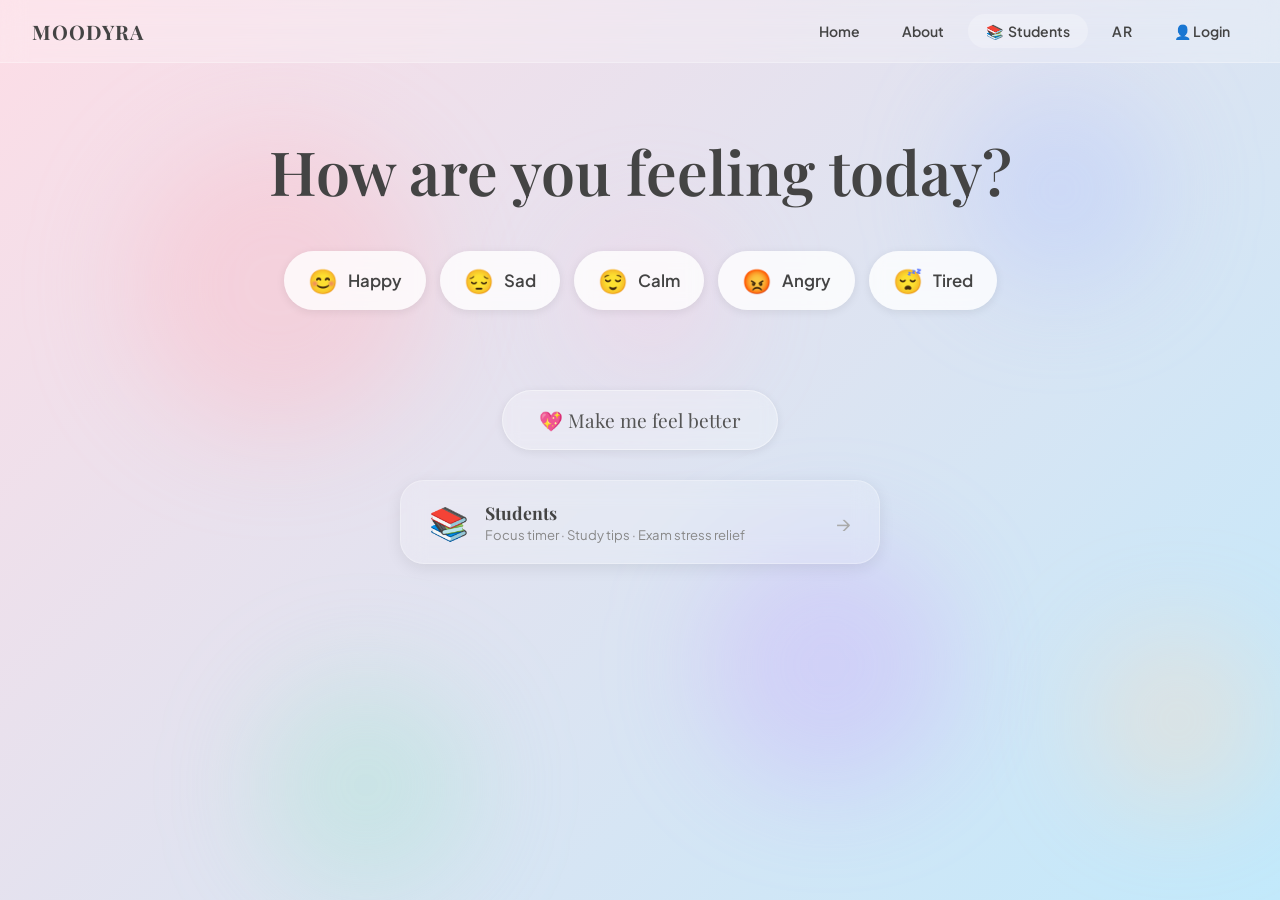
==== commit 53b83801: "index.html" ====
--- a/index.html
+++ b/index.html
@@ -514,6 +514,6 @@
 </div>
 
 
-<script src="MOODYRA-script.js"></script>
+<script src="script.js"></script>
 </body>
 </html>
